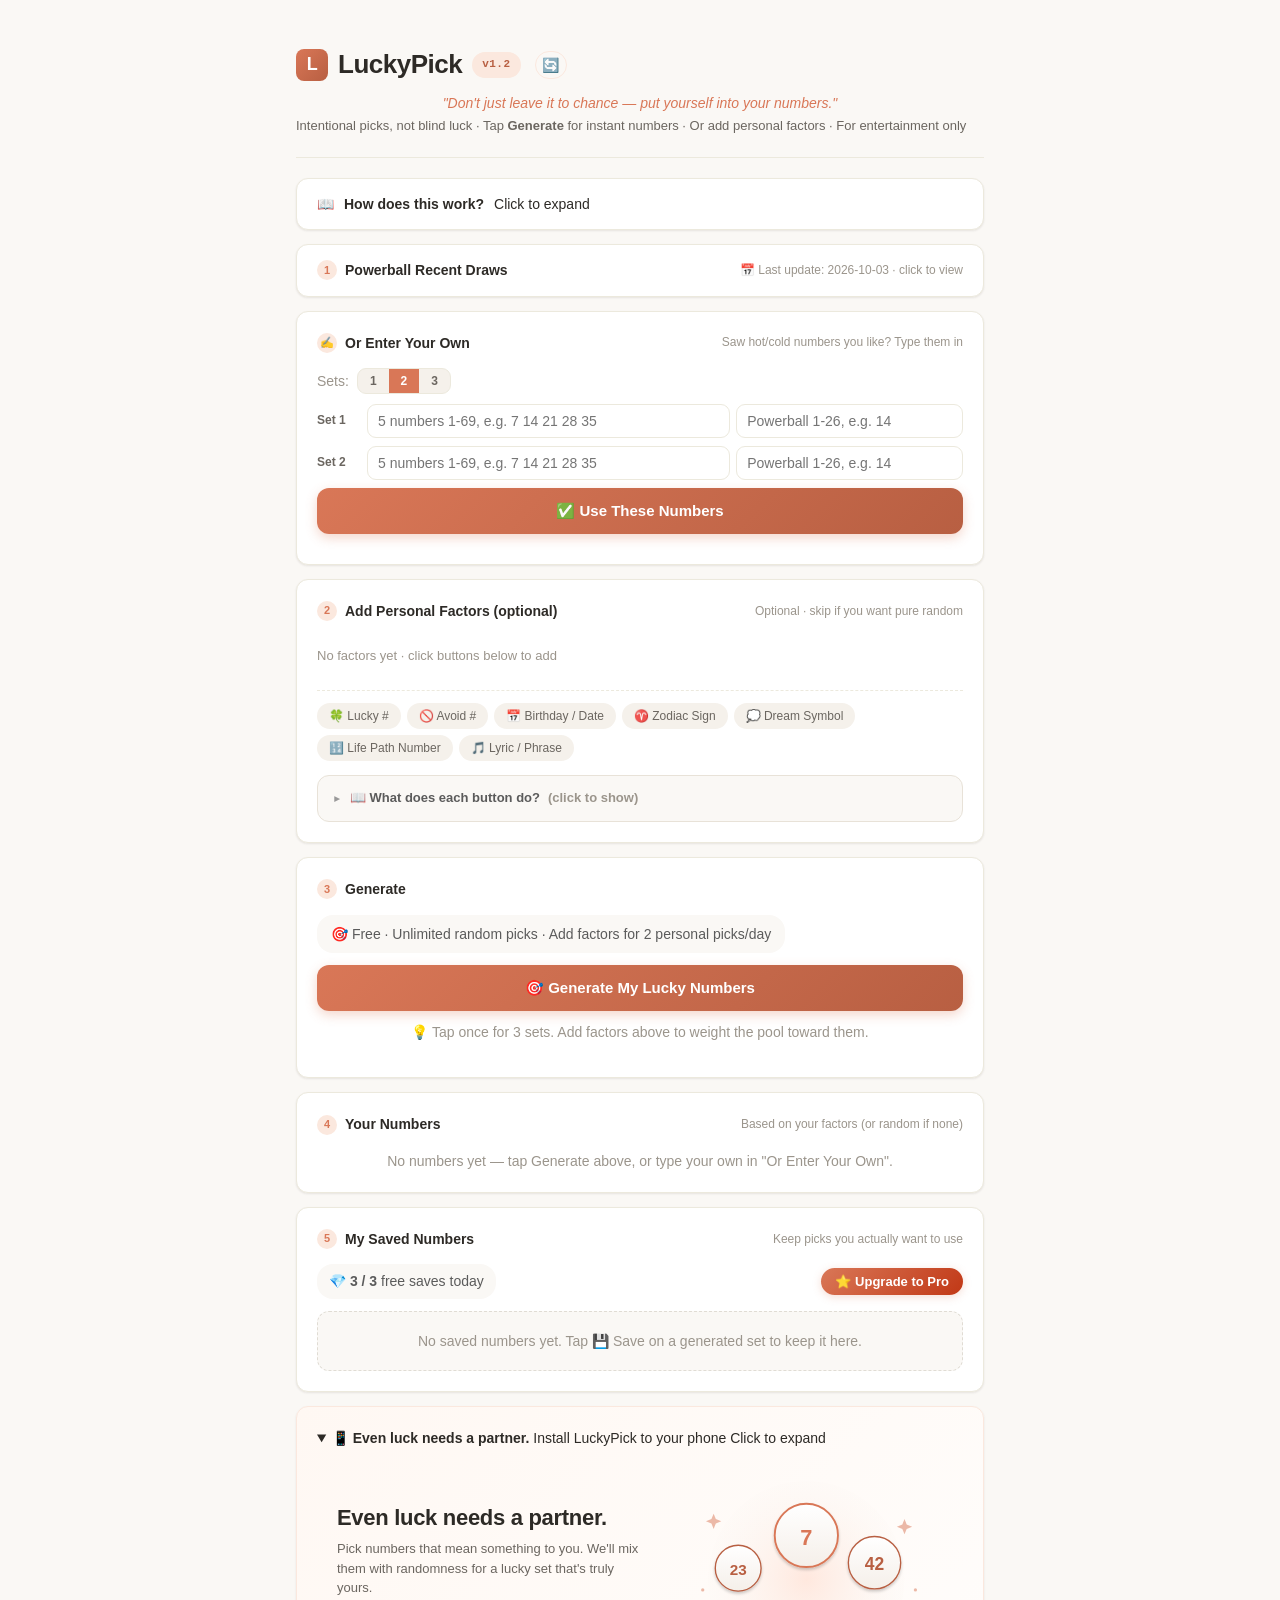
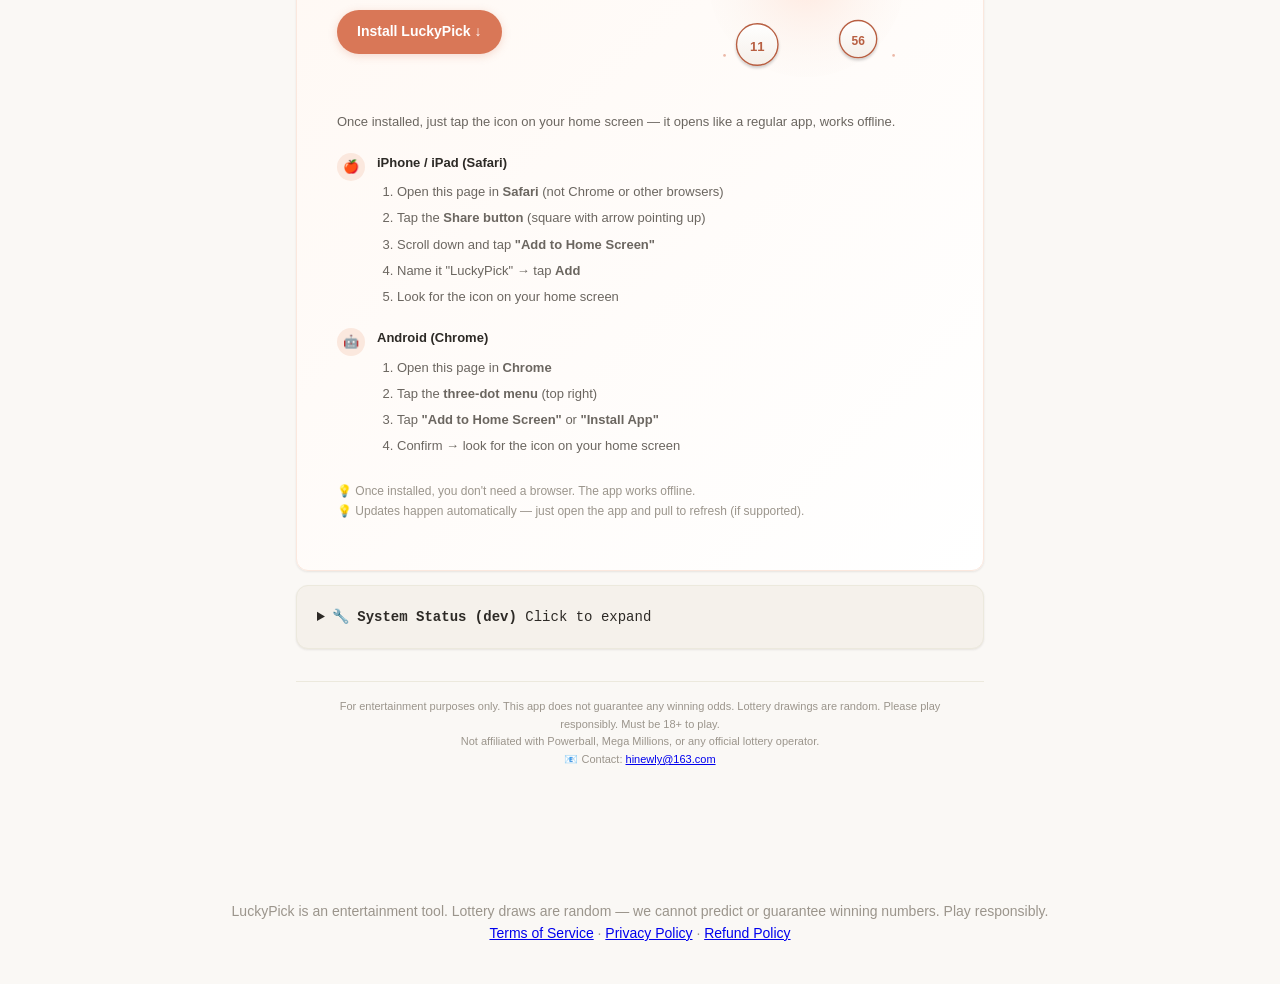
==== public/index.html @ 60f3a604 "chore: remove PayPal tip section & references (address Paddle category review), SW v56" ====
<!DOCTYPE html>
<html lang="en">
<head>
  <meta charset="UTF-8" />
  <meta name="viewport" content="width=device-width, initial-scale=1.0, viewport-fit=cover" />
  <meta name="theme-color" content="#D97757" />
  <meta name="description" content="Generate intentional lucky numbers for Powerball and Mega Millions. Add personal factors like birthdays and zodiac, view number frequency stats, or enter your own picks. Free, fast, and fun — for entertainment only." />
  <meta name="keywords" content="lucky number picker, Powerball number generator, Mega Millions numbers, lottery number picker, lucky numbers, number frequency" />
  <link rel="canonical" href="https://lucky.daobox.app/" />

  <!-- Open Graph -->
  <meta property="og:type" content="website" />
  <meta property="og:site_name" content="LuckyPick" />
  <meta property="og:url" content="https://lucky.daobox.app/" />
  <meta property="og:title" content="LuckyPick – Intentional Lucky Number Picker" />
  <meta property="og:description" content="Don't just leave it to chance. Generate Powerball & Mega Millions picks with personal factors, frequency stats, and your own numbers." />
  <meta property="og:image" content="https://lucky.daobox.app/icons/icon-512.png" />

  <!-- Twitter -->
  <meta name="twitter:card" content="summary" />
  <meta name="twitter:title" content="LuckyPick – Intentional Lucky Number Picker" />
  <meta name="twitter:description" content="Don't just leave it to chance. Generate Powerball & Mega Millions picks with personal factors and frequency stats." />
  <meta name="twitter:image" content="https://lucky.daobox.app/icons/icon-512.png" />

  <!-- PWA -->
  <link rel="manifest" href="manifest.json" />
  <link rel="icon" type="image/svg+xml" href="icons/icon.svg" />
  <link rel="apple-touch-icon" href="icons/icon-192.png" />
  <meta name="apple-mobile-web-app-capable" content="yes" />
  <meta name="apple-mobile-web-app-status-bar-style" content="default" />
  <meta name="apple-mobile-web-app-title" content="LuckyPick" />

  <title>LuckyPick – Lucky Number Picker for Powerball & Mega Millions</title>
  <link rel="stylesheet" href="css/styles.css" />
</head>
<body>

<div class="app">

  <!-- ========== Header ========== -->
  <header class="hero">
    <h1>
      <span class="logo">L</span>
      <span>LuckyPick</span>
      <span class="version-badge" id="app-version" title="Product version">v1.0</span>
      <button class="refresh-app-btn" id="refresh-app-btn" type="button"
              title="Refresh app · clears cache and reloads (use after data updates)">🔄</button>
    </h1>
    <p class="tagline-intent">"Don't just leave it to chance — put yourself into your numbers."</p>
    <p class="tagline">Intentional picks, not blind luck · Tap <b>Generate</b> for instant numbers · Or add personal factors · For entertainment only</p>
  </header>

  <!-- ========== 使用说明（明显位置） ========== -->
  <details class="card guide-card">
    <summary>
      <span class="num">📖</span>
      <span><b>How does this work?</b></span>
      <span class="hint">Click to expand</span>
    </summary>
    <div class="guide-content">
      <p>This is a <b>lucky number picker</b> for Powerball &amp; Mega Millions. You can use it in two ways:</p>

      <div class="step">
        <div class="step-num">1</div>
        <div class="step-body">
          <b>Just tap Generate</b><br />
          <span class="muted">No setup needed. You get random numbers in one tap — same odds as a Quick Pick at the store.</span>
        </div>
      </div>

      <div class="step">
        <div class="step-num">2</div>
        <div class="step-body">
          <b>Or add personal factors first</b><br />
          <span class="muted">Click the buttons below (zodiac, dream, birthday, lucky numbers…). We weight the random pool around your inputs.</span>
        </div>
      </div>

      <div class="step">
        <div class="step-num">3</div>
        <div class="step-body">
          <b>Take the numbers to a retailer</b><br />
          <span class="muted">Buy a ticket, watch the draw, hope for the best. The odds don't change — but it feels more yours.</span>
        </div>
      </div>

      <p class="muted small">
        🎲 No tracking · no signup · no ads · works offline<br />
        ⚠️ For entertainment only. Odds are the same as any random pick.
      </p>
    </div>
  </details>

  <!-- ========== Recent Draws (上移到顶部，可折叠，Tabs 嵌在顶部) ========== -->
  <details class="card recent-card">
    <summary>
      <span class="num">1</span>
      <span><b id="recent-title">Recent Draws</b></span>
      <span class="hint">📅 <span id="last-update">Loading…</span> · click to view</span>
    </summary>
    <div class="recent-content">
      <!-- 4 个彩票切换 tab（嵌在 Recent Draws 框内顶部） -->
      <div class="tabs recent-tabs">
        <button class="tab active" data-game="powerball"><span class="flag">🇺🇸</span> Powerball</button>
        <button class="tab" data-game="megamillions"><span class="flag">🇺🇸</span> Mega Millions</button>
        <button class="tab tab-disabled" data-game="euromillions" aria-disabled="true"><span class="flag">🇪🇺</span> EuroMillions <span class="soon-pill">soon</span></button>
        <button class="tab tab-disabled" data-game="uklotto" aria-disabled="true"><span class="flag">🇬🇧</span> UK Lotto <span class="soon-pill">soon</span></button>
      </div>
      <div id="freq"></div>

      <!-- Frequency Stats -->
      <div class="freq-stats" id="freq-stats">
        <div class="freq-head">
          <b>📊 Frequency Stats</b>
          <div class="seg" id="freq-lookback">
            <button data-lb="20">20 draws</button>
            <button data-lb="50" class="active">50 draws</button>
          </div>
        </div>
        <div id="freq-grid"></div>
        <p class="muted small" style="margin-top:8px;">
          <span class="hot">hot</span> = appears way more than average ·
          <span class="cold">cold</span> = way less · last <b id="freq-lb">50</b> draws.
          <b>Intentional picks, not blind luck.</b>
        </p>
      </div>
    </div>
  </details>

  <!-- ========== Manual Pick ========== -->
  <section class="card" id="manual-card">
    <h2>
      <span class="num">✍️</span>
      <span>Or Enter Your Own</span>
      <span class="hint">Saw hot/cold numbers you like? Type them in</span>
    </h2>
    <div class="manual-count-row">
      <span class="muted small">Sets:</span>
      <div class="seg" id="manual-count">
        <button data-n="1">1</button>
        <button data-n="2" class="active">2</button>
        <button data-n="3">3</button>
      </div>
    </div>
    <div id="manual-inputs"></div>
    <div class="manual-actions">
      <button class="btn-primary" id="btn-use-manual">✅ Use These Numbers</button>
      <span class="muted small" id="manual-msg"></span>
    </div>
  </section>

  <section class="card">
    <h2>
      <span class="num">2</span>
      <span>Add Personal Factors (optional)</span>
      <span class="hint">Optional · skip if you want pure random</span>
    </h2>
    <div id="factor-list" class="factor-list"></div>
    <div class="factor-add">
      <button class="add-btn" data-add-factor="lucky">🍀 Lucky #</button>
      <button class="add-btn" data-add-factor="avoid">🚫 Avoid #</button>
      <button class="add-btn" data-add-factor="date">📅 Birthday / Date</button>
      <button class="add-btn" data-add-factor="zodiac">♈ Zodiac Sign</button>
      <button class="add-btn" data-add-factor="dream">💭 Dream Symbol</button>
      <button class="add-btn" data-add-factor="lifepath">🔢 Life Path Number</button>
      <button class="add-btn" data-add-factor="lyrics">🎵 Lyric / Phrase</button>
    </div>

    <!-- 内联输入区（替代弹窗） -->
    <div id="factor-inline" style="display:none;"></div>

    <!-- 每个按钮的说明，可点击展开 / 收起 -->
    <details class="factor-help">
      <summary>📖 What does each button do? <span class="muted small">(click to show)</span></summary>
      <div class="factor-help-content">
        <dl class="factor-help-list">
          <dt>🍀 Lucky #</dt>
          <dd>Type <b>digits only</b> (0-9), max 9 digits. Tap the button again to add more.</dd>
          <dt>🚫 Avoid #</dt>
          <dd>Same as Lucky #, but numbers you want excluded. Digits only, max 9 digits.</dd>
          <dt>📅 Birthday / Date</dt>
          <dd>A specific date (your birthday, anniversary). Its digits get pulled into the mix.</dd>
          <dt>♈ Zodiac Sign</dt>
          <dd>Pick your Western zodiac sign. Adds that sign\'s traditional lucky numbers.</dd>
          <dt>💭 Dream Symbol</dt>
          <dd>Type one or more dream keywords (e.g. <i>water cat bird</i>), max 256 characters. Each keyword has its own number set.</dd>
          <dt>🔢 Life Path Number</dt>
          <dd>Enter your birthday. Calculates your numerology Life Path number, then mixes it in.</dd>
          <dt>🎵 Lyric / Phrase</dt>
          <dd>Type any lyric, sentence, or thought (max 256 characters). Generates a fresh set of numbers each Generate.</dd>
        </dl>
        <p class="muted small">💡 Tap Generate below to roll a new set. All your factors combine.</p>

        <!-- ===== 设计思路（底部 callout） ===== -->
        <div class="factor-design-note">
            <h4 class="factor-design-title">💡 Why these 7 factors?</h4>

            <p class="factor-design-lead">7 options. Pick what feels right today.</p>

            <dl class="factor-design-list">
              <dt><b>Mix freely</b></dt>
              <dd>Add any combination of factors. No &quot;right&quot; number to pick — 1 is fine, all 7 is fine. Each one nudges the random pool.</dd>

              <dt><b>Swap anytime</b></dt>
              <dd>Don&apos;t feel like birthday today? Remove it. Add a Dream instead. Switch tomorrow. Nothing is locked in.</dd>

              <dt><b>Free-text works too</b></dt>
              <dd>Lyric / Phrase lets you type anything — a lyric, a thought, a sentence — and it gets hashed into a fresh number set on every Generate.</dd>

              <dt><b>Saved locally, always private</b></dt>
              <dd>Everything you add lives in your browser&apos;s localStorage on this device only. No signup, no server, no tracking. Close it — your factors are still here next time.</dd>
            </dl>

            <p class="factor-design-foot muted">Pick what feels yours. The randomness fills the rest.</p>
          </div>
      </div>
    </details>
  </section>

  <!-- ========== Generate ========== -->
  <section class="card">
    <h2>
      <span class="num">3</span>
      <span>Generate</span>
    </h2>
    <div class="gen-counter" id="gen-counter">🎯 5 / 5 free Generations today</div>
    <button class="btn-primary" id="btn-generate">
      🎯 Generate My Lucky Numbers
    </button>
    <p class="muted small center" style="margin-top: 10px;">
      💡 Tap once for 3 sets. Add factors above to weight the pool toward them.
    </p>
  </section>

  <!-- ========== Results ========== -->
  <section class="card" id="results-card">
    <h2>
      <span class="num">4</span>
      <span>Your Numbers</span>
      <span class="hint">Based on your factors (or random if none)</span>
    </h2>
    <div id="results"></div>
  </section>

  <!-- ========== Saved Library (移到下面，编号 5) ========== -->
  <section class="card">
    <h2>
      <span class="num">5</span>
      <span>My Saved Numbers</span>
      <span class="hint">Keep picks you actually want to use</span>
    </h2>
    <div class="save-toolbar">
      <span class="save-counter" id="save-counter">💎 3 / 3 free saves today</span>
      <button class="upgrade-btn" id="upgrade-btn" type="button">⭐ Upgrade to Pro</button>
    </div>
    <div id="saved-list"></div>
  </section>

  <!-- ========== 📱 PWA Install Guide ========== -->
  <details class="card install-card" id="install-guide" open>
    <summary>
      <span class="num">📱</span>
      <span><b>Even luck needs a partner.</b> Install LuckyPick to your phone</span>
      <span class="hint">Click to expand</span>
    </summary>
    <div class="guide-content">
      <!-- Hero: brand message + illustration -->
      <div class="install-hero">
        <div class="install-hero-text">
          <h3 class="install-hero-title">Even luck needs a partner.</h3>
          <p class="install-hero-sub">Pick numbers that mean something to you. We&apos;ll mix them with randomness for a lucky set that&apos;s truly yours.</p>
          <a href="#install-steps-anchor" class="install-hero-cta">Install LuckyPick ↓</a>
        </div>
        <div class="install-hero-image" aria-hidden="true">
          <!-- SVG: Floating lottery balls with sparkles (hand-drawn, on-brand) -->
          <svg viewBox="0 0 500 400" xmlns="http://www.w3.org/2000/svg">
            <defs>
              <radialGradient id="ih-bg" cx="50%" cy="50%" r="60%">
                <stop offset="0%" stop-color="#FFE8DE"/>
                <stop offset="100%" stop-color="#FAF8F5" stop-opacity="0"/>
              </radialGradient>
              <linearGradient id="ih-ball" x1="0%" y1="0%" x2="0%" y2="100%">
                <stop offset="0%" stop-color="#FFFFFF"/>
                <stop offset="100%" stop-color="#F5EFE9"/>
              </linearGradient>
              <filter id="ih-shadow" x="-50%" y="-50%" width="200%" height="200%">
                <feGaussianBlur in="SourceAlpha" stdDeviation="3"/>
                <feOffset dx="0" dy="3" result="offsetblur"/>
                <feComponentTransfer><feFuncA type="linear" slope="0.2"/></feComponentTransfer>
                <feMerge><feMergeNode/><feMergeNode in="SourceGraphic"/></feMerge>
              </filter>
            </defs>
            <!-- Soft glow background -->
            <circle cx="250" cy="200" r="180" fill="url(#ih-bg)"/>
            <!-- Sparkles -->
            <g fill="#D97757" opacity="0.5">
              <path d="M 80 80 L 84 90 L 94 94 L 84 98 L 80 108 L 76 98 L 66 94 L 76 90 Z"/>
              <path d="M 430 90 L 434 100 L 444 104 L 434 108 L 430 118 L 426 108 L 416 104 L 426 100 Z"/>
              <circle cx="60" cy="220" r="3"/>
              <circle cx="450" cy="220" r="3"/>
              <circle cx="100" cy="340" r="2.5"/>
              <circle cx="410" cy="340" r="2.5"/>
              <path d="M 240 60 L 243 67 L 250 70 L 243 73 L 240 80 L 237 73 L 230 70 L 237 67 Z" opacity="0.7"/>
            </g>
            <!-- Highlighted big ball (selected) -->
            <g filter="url(#ih-shadow)">
              <circle cx="250" cy="120" r="58" fill="url(#ih-ball)" stroke="#D97757" stroke-width="3.5"/>
            </g>
            <text x="250" y="138" text-anchor="middle" font-family="-apple-system, BlinkMacSystemFont, sans-serif" font-size="40" font-weight="700" fill="#D97757">7</text>
            <!-- Other balls -->
            <g filter="url(#ih-shadow)">
              <circle cx="125" cy="180" r="42" fill="url(#ih-ball)" stroke="#B85F42" stroke-width="2.5"/>
            </g>
            <text x="125" y="192" text-anchor="middle" font-family="-apple-system, BlinkMacSystemFont, sans-serif" font-size="28" font-weight="700" fill="#B85F42">23</text>
            <g filter="url(#ih-shadow)">
              <circle cx="375" cy="170" r="48" fill="url(#ih-ball)" stroke="#B85F42" stroke-width="2.5"/>
            </g>
            <text x="375" y="184" text-anchor="middle" font-family="-apple-system, BlinkMacSystemFont, sans-serif" font-size="32" font-weight="700" fill="#B85F42">42</text>
            <g filter="url(#ih-shadow)">
              <circle cx="160" cy="320" r="38" fill="url(#ih-ball)" stroke="#B85F42" stroke-width="2.5"/>
            </g>
            <text x="160" y="332" text-anchor="middle" font-family="-apple-system, BlinkMacSystemFont, sans-serif" font-size="24" font-weight="700" fill="#B85F42">11</text>
            <g filter="url(#ih-shadow)">
              <circle cx="345" cy="310" r="34" fill="url(#ih-ball)" stroke="#B85F42" stroke-width="2.5"/>
            </g>
            <text x="345" y="320" text-anchor="middle" font-family="-apple-system, BlinkMacSystemFont, sans-serif" font-size="22" font-weight="700" fill="#B85F42">56</text>
          </svg>
        </div>
      </div>

      <p id="install-steps-anchor" class="install-intro">Once installed, just tap the icon on your home screen — it opens like a regular app, works offline.</p>

      <div class="step">
        <div class="step-num">🍎</div>
        <div class="step-body">
          <b>iPhone / iPad (Safari)</b>
          <ol class="install-steps">
            <li>Open this page in <b>Safari</b> (not Chrome or other browsers)</li>
            <li>Tap the <b>Share button</b> (square with arrow pointing up)</li>
            <li>Scroll down and tap <b>"Add to Home Screen"</b></li>
            <li>Name it "LuckyPick" → tap <b>Add</b></li>
            <li>Look for the icon on your home screen</li>
          </ol>
        </div>
      </div>

      <div class="step">
        <div class="step-num">🤖</div>
        <div class="step-body">
          <b>Android (Chrome)</b>
          <ol class="install-steps">
            <li>Open this page in <b>Chrome</b></li>
            <li>Tap the <b>three-dot menu</b> (top right)</li>
            <li>Tap <b>"Add to Home Screen"</b> or <b>"Install App"</b></li>
            <li>Confirm → look for the icon on your home screen</li>
          </ol>
        </div>
      </div>

      <p class="muted small">
        💡 Once installed, you don't need a browser. The app works offline.<br />
        💡 Updates happen automatically — just open the app and pull to refresh (if supported).
      </p>
    </div>
  </details>

  <!-- ========== Debug Info (Dev) ========== -->
  <details class="card debug-card" id="debug-info">
    <summary>
      <span class="num">🔧</span>
      <span><b>System Status (dev)</b></span>
      <span class="hint">Click to expand</span>
    </summary>
    <div class="debug-content" id="debug-content">
      <div>Loading…</div>
    </div>
  </details>

  <!-- ========== Disclaimer ========== -->
  <p class="disclaimer">
    For entertainment purposes only. This app does not guarantee any winning odds.
    Lottery drawings are random. Please play responsibly. Must be 18+ to play.<br />
    Not affiliated with Powerball, Mega Millions, or any official lottery operator.<br />
    <span class="contact-line">📧 Contact: <span id="contact-email"></span></span>
  </p>

</div>

<!-- ========== Modal ========== -->
<div class="modal-mask" id="modal-mask">
  <div class="modal" id="modal"></div>
</div>

<!-- ========== Scripts ========== -->
<script src="data/powerball.js"></script>
<script src="data/megamillions.js"></script>
<script src="data/euromillions.js"></script>
<script src="data/uklotto.js"></script>
<script src="js/engine.js"></script>
<script src="js/app.js"></script>

<!-- 合规免责声明（娱乐工具，不保证中奖） -->
<footer class="muted small" style="text-align:center; padding: 24px 16px 40px;">
  LuckyPick is an entertainment tool. Lottery draws are random — we cannot predict or guarantee winning numbers. Play responsibly.<br /><a href="/terms">Terms of Service</a> · <a href="/privacy">Privacy Policy</a> · <a href="/refunds">Refund Policy</a>
</footer>

<script>
  // Build contact email via JS to avoid Cloudflare email obfuscation mangling mailto links
  (function () {
    var u = 'hinewly', d = '163.com';
    var el = document.getElementById('contact-email');
    if (el) el.innerHTML = '<a href="mailto:' + u + '@' + d + '">' + u + '@' + d + '</a>';
  })();
</script>
<!-- Service Worker (Production only, skipped on localhost) -->
<script>
  const isLocalDev = location.hostname === 'localhost'
                  || location.hostname === '127.0.0.1'
                  || location.protocol === 'file:';
  if (!isLocalDev && 'serviceWorker' in navigator) {
    window.addEventListener('load', () => {
      navigator.serviceWorker.register('service-worker.js')
        .then(reg => console.log('[LuckyPick] SW registered:', reg.scope))
        .catch(err => console.warn('[LuckyPick] SW failed:', err));
    });
  }
</script>

</body>
</html>
---- public/css/styles.css ----
/**
 * styles.css - LuckyPick 样式（柔和中性风格）
 *
 * 设计原则：
 *   - 暖色基调（赤陶/橙珊瑚），不用冷色不用黑白灰
 *   - 柔和圆角 + 浅阴影，避免生硬
 *   - 宽松间距，呼吸感
 *   - 移动优先（手机友好）
 *   - 不要玄学感太重（避免"算命"刻板印象）
 */

:root {
  /* 颜色 */
  --bg:           #FAF8F5;   /* 暖白底 */
  --bg-deep:      #F5F1EB;
  --card:         #FFFFFF;
  --text:         #2D2A26;   /* 深棕灰，比纯黑柔和 */
  --text-soft:    #6B6660;
  --muted:        #9B958C;
  --line:         #ECE9DD;

  /* 主色（赤陶色系） */
  --accent:       #D97757;
  --accent-soft:  #FBE8DE;
  --accent-deep:  #B85F42;

  /* 球色 */
  --ball-front:   #E8F0FF;
  --ball-front-c: #185FA5;
  --ball-back:    #FBE8DE;
  --ball-back-c:  #B85F42;
  --ball-qxc:     #F0EBE3;
  --ball-qxc-c:   #2D2A26;

  /* 状态色 */
  --success:      #5A8A6E;
  --success-soft: #E8F0E8;
  --warn:         #C8845F;

  /* 形状 */
  --radius-sm: 8px;
  --radius:    12px;
  --radius-lg: 16px;

  /* 阴影 */
  --shadow-sm: 0 1px 3px rgba(45, 42, 38, 0.04), 0 1px 2px rgba(45, 42, 38, 0.06);
  --shadow:    0 4px 12px rgba(45, 42, 38, 0.06), 0 2px 4px rgba(45, 42, 38, 0.04);
  --shadow-lg: 0 10px 24px rgba(45, 42, 38, 0.08);

  /* 字体 */
  --font: -apple-system, BlinkMacSystemFont, "SF Pro Text", "PingFang SC",
          "Microsoft YaHei", "Hiragino Sans GB", sans-serif;
}

* { box-sizing: border-box; }

html, body {
  margin: 0;
  padding: 0;
  background: var(--bg);
  color: var(--text);
  font-family: var(--font);
  font-size: 14px;
  line-height: 1.6;
  -webkit-font-smoothing: antialiased;
  -moz-osx-font-smoothing: grayscale;
}

/* ========== 布局 ========== */
.app {
  max-width: 720px;
  margin: 0 auto;
  padding: 20px 16px 80px;
}

header.hero {
  padding: 24px 0 20px;
  margin-bottom: 20px;
  border-bottom: 1px solid var(--line);
}

header.hero h1 {
  font-size: 26px;
  font-weight: 600;
  margin: 0 0 6px;
  letter-spacing: -0.5px;
  display: flex;
  align-items: center;
  gap: 10px;
}

header.hero h1 .logo {
  width: 32px;
  height: 32px;
  border-radius: 8px;
  background: linear-gradient(135deg, var(--accent), var(--accent-deep));
  display: inline-flex;
  align-items: center;
  justify-content: center;
  color: white;
  font-weight: 700;
  font-size: 18px;
}

header.hero .tagline-intent {
  color: var(--accent);
  font-size: 14px;
  font-weight: 500;
  font-style: italic;
  margin: 4px 0 2px;
  text-align: center;
}

header.hero .tagline {
  color: var(--text-soft);
  font-size: 13px;
  margin: 0;
}

/* 版本号徽章（右上角小 pill） */
header.hero h1 .version-badge {
  font-size: 11px;
  font-weight: 600;
  color: var(--accent-deep);
  background: var(--accent-soft);
  padding: 4px 10px;
  border-radius: 100px;
  letter-spacing: 0.5px;
  cursor: help;
  user-select: none;
  font-family: -apple-system, BlinkMacSystemFont, ui-monospace, "SF Mono", Menlo, Consolas, monospace;
}

/* 刷新整个 app 按钮（header 顶部，挨着版本号） */
header.hero h1 .refresh-app-btn {
  background: transparent;
  border: 1px solid var(--accent-soft);
  color: var(--accent);
  border-radius: 100px;
  width: 32px;
  height: 28px;
  font-size: 14px;
  cursor: pointer;
  display: inline-flex;
  align-items: center;
  justify-content: center;
  padding: 0;
  margin-left: 4px;
  transition: all 0.2s ease;
}
header.hero h1 .refresh-app-btn:hover {
  background: var(--accent-soft);
  border-color: var(--accent);
}
header.hero h1 .refresh-app-btn:active {
  transform: scale(0.92);
}
header.hero h1 .refresh-app-btn:disabled {
  opacity: 0.6;
  cursor: wait;
}

/* ========== Tabs ========== */
.tabs {
  display: flex;
  gap: 6px;
  margin-bottom: 20px;
  padding: 4px;
  background: var(--bg-deep);
  border-radius: var(--radius);
}

/* Tabs inside Recent Draws card: tighter spacing */
.recent-content .tabs {
  margin-bottom: 14px;
  margin-top: 0;
}

.tab {
  flex: 1;
  padding: 10px 14px;
  border: 0;
  background: transparent;
  border-radius: var(--radius-sm);
  cursor: pointer;
  font-size: 14px;
  font-weight: 500;
  color: var(--text-soft);
  font-family: inherit;
  transition: all 0.2s ease;
}

.tab.active {
  background: var(--card);
  color: var(--accent);
  font-weight: 600;
  box-shadow: var(--shadow-sm);
}

.tab:hover:not(.active) {
  color: var(--text);
}

/* Disabled / "coming soon" tab (EU + UK while fetcher unavailable) */
.tab.tab-disabled {
  opacity: 0.55;
  cursor: not-allowed;
  background: transparent;
  box-shadow: none;
}
.tab.tab-disabled:hover {
  color: var(--text-soft);
  background: transparent;
  box-shadow: none;
}
.tab.tab-disabled.active {
  /* shouldn't happen, but just in case */
  background: var(--bg-deep);
  color: var(--text-soft);
  font-weight: 500;
}
.tab .soon-pill {
  display: inline-block;
  font-size: 9px;
  font-weight: 600;
  letter-spacing: 0.4px;
  text-transform: uppercase;
  background: var(--accent-soft);
  color: var(--accent-deep);
  padding: 2px 6px;
  border-radius: 100px;
  margin-left: 6px;
  vertical-align: middle;
}

/* ========== 卡片 ========== */
.card {
  background: var(--card);
  border-radius: var(--radius);
  padding: 20px;
  margin-bottom: 14px;
  box-shadow: var(--shadow-sm);
  border: 1px solid var(--line);
}

.card h2 {
  font-size: 14px;
  font-weight: 600;
  margin: 0 0 14px;
  color: var(--text);
  display: flex;
  align-items: center;
  gap: 8px;
}

.card h2 .num {
  width: 20px;
  height: 20px;
  border-radius: 50%;
  background: var(--accent-soft);
  color: var(--accent);
  font-size: 11px;
  font-weight: 700;
  display: inline-flex;
  align-items: center;
  justify-content: center;
}

.card h2 .hint {
  font-weight: 400;
  color: var(--muted);
  font-size: 12px;
  margin-left: auto;
}

/* ========== 因素列表 ========== */
.factor-list {
  display: flex;
  flex-wrap: wrap;
  gap: 8px;
  margin-bottom: 14px;
  min-height: 40px;
  align-items: center;
}

.factor-list:empty::before {
  content: '点击下方按钮添加你的幸运因素';
  color: var(--muted);
  font-size: 13px;
  font-style: italic;
}

.factor-chip {
  display: inline-flex;
  align-items: center;
  gap: 6px;
  padding: 6px 12px;
  background: var(--accent-soft);
  color: var(--accent-deep);
  border-radius: 100px;
  font-size: 13px;
  font-weight: 500;
  animation: chipIn 0.3s ease;
}

.factor-chip.avoid {
  background: var(--bg-deep);
  color: var(--text-soft);
}

.factor-chip .icon {
  font-size: 14px;
}

.factor-chip .remove {
  background: transparent;
  border: 0;
  color: inherit;
  cursor: pointer;
  padding: 0;
  width: 16px;
  height: 16px;
  border-radius: 50%;
  display: inline-flex;
  align-items: center;
  justify-content: center;
  font-size: 14px;
  opacity: 0.6;
  margin-left: 2px;
}

.factor-chip .remove:hover {
  opacity: 1;
  background: rgba(0, 0, 0, 0.06);
}

@keyframes chipIn {
  from { opacity: 0; transform: scale(0.85); }
  to   { opacity: 1; transform: scale(1); }
}

/* ========== 添加因素按钮组 ========== */
.factor-add {
  display: flex;
  flex-wrap: wrap;
  gap: 6px;
  padding-top: 12px;
  border-top: 1px dashed var(--line);
}

.add-btn {
  padding: 6px 12px;
  background: var(--bg-deep);
  color: var(--text-soft);
  border: 0;
  border-radius: 100px;
  cursor: pointer;
  font-size: 12px;
  font-family: inherit;
  transition: all 0.15s ease;
}

.add-btn:hover {
  background: var(--accent-soft);
  color: var(--accent-deep);
}

/* ========== 号码输入 ========== */
.numbers-input {
  display: flex;
  gap: 6px;
  flex-wrap: wrap;
  align-items: center;
}

.numbers-input input {
  flex: 1;
  min-width: 140px;
  padding: 8px 12px;
  border: 1px solid var(--line);
  border-radius: var(--radius-sm);
  font-size: 13px;
  font-family: inherit;
  background: var(--bg);
  color: var(--text);
}

.numbers-input input:focus {
  outline: none;
  border-color: var(--accent);
  background: var(--card);
}

.numbers-input button {
  padding: 8px 14px;
  background: var(--accent);
  color: white;
  border: 0;
  border-radius: var(--radius-sm);
  cursor: pointer;
  font-size: 13px;
  font-weight: 500;
  font-family: inherit;
}

.numbers-input button:hover {
  background: var(--accent-deep);
}

/* ========== 弹出面板（添加因素） ========== */
.modal-mask {
  position: fixed;
  inset: 0;
  background: rgba(45, 42, 38, 0.4);
  display: none;
  align-items: center;
  justify-content: center;
  z-index: 100;
  backdrop-filter: blur(2px);
}

.modal-mask.show {
  display: flex;
}

.modal {
  background: var(--card);
  border-radius: var(--radius-lg);
  padding: 24px;
  max-width: 400px;
  width: calc(100% - 32px);
  box-shadow: var(--shadow-lg);
  animation: modalIn 0.25s ease;
}

@keyframes modalIn {
  from { opacity: 0; transform: scale(0.95) translateY(8px); }
  to   { opacity: 1; transform: scale(1) translateY(0); }
}

.modal h3 {
  margin: 0 0 16px;
  font-size: 16px;
  font-weight: 600;
}

.modal label {
  display: block;
  font-size: 12px;
  color: var(--text-soft);
  margin-bottom: 6px;
  font-weight: 500;
}

.modal input, .modal select {
  width: 100%;
  padding: 10px 12px;
  border: 1px solid var(--line);
  border-radius: var(--radius-sm);
  font-size: 14px;
  font-family: inherit;
  margin-bottom: 14px;
}

.modal input:focus, .modal select:focus {
  outline: none;
  border-color: var(--accent);
}

.modal .actions {
  display: flex;
  gap: 8px;
  justify-content: flex-end;
  margin-top: 8px;
}

.modal .actions button {
  padding: 9px 18px;
  border: 0;
  border-radius: var(--radius-sm);
  cursor: pointer;
  font-size: 14px;
  font-weight: 500;
  font-family: inherit;
}

.modal .actions .cancel {
  background: var(--bg-deep);
  color: var(--text-soft);
}

.modal .actions .ok {
  background: var(--accent);
  color: white;
}

/* ========== 权重滑块 ========== */
.weight-row {
  display: flex;
  align-items: center;
  gap: 10px;
  padding: 6px 0;
}

.weight-row label {
  flex: 0 0 90px;
  font-size: 13px;
  color: var(--text-soft);
  font-weight: 500;
}

.weight-row input[type=range] {
  flex: 1;
  -webkit-appearance: none;
  height: 4px;
  border-radius: 2px;
  background: var(--line);
  outline: none;
}

.weight-row input[type=range]::-webkit-slider-thumb {
  -webkit-appearance: none;
  width: 18px;
  height: 18px;
  border-radius: 50%;
  background: var(--accent);
  cursor: pointer;
  border: 2px solid var(--card);
  box-shadow: var(--shadow-sm);
}

.weight-row input[type=range]::-moz-range-thumb {
  width: 18px;
  height: 18px;
  border-radius: 50%;
  background: var(--accent);
  cursor: pointer;
  border: 2px solid var(--card);
  box-shadow: var(--shadow-sm);
}

.weight-row .val {
  flex: 0 0 36px;
  text-align: right;
  font-size: 13px;
  font-weight: 600;
  color: var(--accent);
}

/* ========== 大按钮 ========== */
.btn-primary {
  width: 100%;
  padding: 14px 20px;
  background: linear-gradient(135deg, var(--accent), var(--accent-deep));
  color: white;
  border: 0;
  border-radius: var(--radius);
  cursor: pointer;
  font-size: 15px;
  font-weight: 600;
  font-family: inherit;
  box-shadow: 0 4px 12px rgba(217, 119, 87, 0.3);
  transition: transform 0.1s ease;
}

.btn-primary:hover {
  transform: translateY(-1px);
  box-shadow: 0 6px 16px rgba(217, 119, 87, 0.4);
}

.btn-primary:active {
  transform: translateY(0);
}

/* ========== 号码展示 ========== */
.balls {
  display: flex;
  gap: 8px;
  flex-wrap: wrap;
  align-items: center;
}

.ball {
  width: 38px;
  height: 38px;
  border-radius: 50%;
  display: inline-flex;
  align-items: center;
  justify-content: center;
  font-size: 15px;
  font-weight: 700;
  font-variant-numeric: tabular-nums;
  background: var(--ball-qxc);
  color: var(--ball-qxc-c);
  transition: transform 0.3s ease;
}

.ball.front {
  background: var(--ball-front);
  color: var(--ball-front-c);
}

.ball.back {
  background: var(--ball-back);
  color: var(--ball-back-c);
}

.ball.divider {
  background: transparent;
  color: var(--muted);
  width: auto;
  font-size: 14px;
  font-weight: 400;
}

/* ========== 生成结果卡片 ========== */
.result-card {
  background: linear-gradient(135deg, var(--bg-deep) 0%, var(--card) 100%);
  border: 1px solid var(--line);
  border-radius: var(--radius);
  padding: 18px;
  margin-bottom: 12px;
  position: relative;
}

.result-card .scheme-tag {
  position: absolute;
  top: 14px;
  right: 14px;
  font-size: 11px;
  padding: 3px 10px;
  background: var(--accent-soft);
  color: var(--accent-deep);
  border-radius: 100px;
  font-weight: 500;
}

.result-card .meta {
  font-size: 12px;
  color: var(--muted);
  margin-bottom: 8px;
}

/* ========== 历史频率展示 ========== */
.freq-grid {
  display: grid;
  grid-template-columns: repeat(auto-fill, minmax(140px, 1fr));
  gap: 10px;
}

.freq-cell {
  border: 1px solid var(--line);
  border-radius: var(--radius-sm);
  padding: 10px 12px;
  background: var(--bg);
}

.freq-cell .label {
  font-size: 11px;
  color: var(--muted);
  margin-bottom: 6px;
}

.freq-cell .nums {
  font-size: 12px;
  font-weight: 600;
  color: var(--accent-deep);
  font-variant-numeric: tabular-nums;
}

.freq-cell.cold .nums {
  color: var(--text-soft);
}


/* ========== Recent Draws 可折叠卡片 ========== */
.recent-card {
  padding: 0;
  overflow: hidden;
}

.recent-card summary {
  list-style: none;
  cursor: pointer;
  padding: 14px 20px;
  display: flex;
  align-items: center;
  gap: 8px;
  font-size: 14px;
  font-weight: 600;
  color: var(--text);
  user-select: none;
}

.recent-card summary::-webkit-details-marker {
  display: none;
}

.recent-card[open] summary {
  border-bottom: 1px solid var(--line);
  background: var(--bg-deep);
}

.recent-card summary .num {
  width: 20px;
  height: 20px;
  border-radius: 50%;
  background: var(--accent-soft);
  color: var(--accent);
  font-size: 11px;
  font-weight: 700;
  display: inline-flex;
  align-items: center;
  justify-content: center;
}

.recent-card summary .hint {
  font-weight: 400;
  color: var(--muted);
  font-size: 12px;
  margin-left: auto;
}

.recent-content {
  padding: 16px 20px;
}

/* ========== Install hero ========== */
.install-hero {
  display: flex;
  align-items: center;
  gap: 24px;
  margin-bottom: 20px;
  padding: 4px 0 4px 0;
}

.install-hero-text {
  flex: 1 1 50%;
  min-width: 0;
}

.install-hero-title {
  font-size: 22px;
  font-weight: 700;
  color: var(--text);
  margin: 0 0 8px;
  line-height: 1.25;
  letter-spacing: -0.3px;
}

.install-hero-sub {
  font-size: 13px;
  color: var(--text-soft);
  margin: 0 0 16px;
  line-height: 1.5;
}

.install-hero-cta {
  display: inline-block;
  background: var(--accent);
  color: white;
  padding: 10px 20px;
  border-radius: 100px;
  text-decoration: none;
  font-size: 14px;
  font-weight: 600;
  transition: all 0.2s ease;
  box-shadow: 0 2px 8px rgba(217, 119, 87, 0.25);
}

.install-hero-cta:hover {
  background: var(--accent-deep);
  transform: translateY(-1px);
  box-shadow: 0 4px 12px rgba(217, 119, 87, 0.35);
}

.install-hero-image {
  flex: 0 0 45%;
  max-width: 360px;
}

.install-hero-image svg {
  width: 100%;
  height: auto;
  display: block;
}

.install-intro {
  margin: 16px 0 16px;
  color: var(--text-soft);
  font-size: 13px;
  line-height: 1.6;
}

/* Mobile: stack vertically */
@media (max-width: 600px) {
  .install-hero {
    flex-direction: column-reverse;
    gap: 16px;
  }
  .install-hero-text {
    flex: 1 1 100%;
    text-align: center;
  }
  .install-hero-image {
    flex: 0 0 auto;
    max-width: 280px;
    margin: 0 auto;
  }
  .install-hero-title {
    font-size: 20px;
  }
}

/* Demo data 标记（橙色更显眼） */
.recent-content .meta-note.demo-source {
  color: var(--accent-deep);
  background: var(--accent-soft);
  padding: 6px 10px;
  border-radius: var(--radius-sm);
  margin-top: 8px;
}

/* ========== 使用指引 / PWA 卡片 ========== */
.guide-card, .pwa-card {
  padding: 0;
  overflow: hidden;
}

.guide-card summary, .pwa-card summary {
  list-style: none;
  cursor: pointer;
  padding: 14px 20px;
  display: flex;
  align-items: center;
  gap: 10px;
  font-size: 14px;
  color: var(--text);
  user-select: none;
}

.guide-card summary::-webkit-details-marker,
.pwa-card summary::-webkit-details-marker {
  display: none;
}

.guide-card[open] summary, .pwa-card[open] summary {
  border-bottom: 1px solid var(--line);
  background: var(--bg-deep);
}

.guide-content {
  padding: 16px 20px;
  font-size: 13px;
  color: var(--text-soft);
  line-height: 1.7;
}

.guide-content p {
  margin: 0 0 12px;
}

.guide-content .small {
  font-size: 12px;
  margin-top: 12px;
}

.step {
  display: flex;
  gap: 12px;
  padding: 8px 0;
  align-items: flex-start;
}

.step-num {
  flex: 0 0 28px;
  height: 28px;
  border-radius: 50%;
  background: var(--accent-soft);
  color: var(--accent-deep);
  font-weight: 700;
  font-size: 13px;
  display: inline-flex;
  align-items: center;
  justify-content: center;
}

.step-body {
  flex: 1;
  font-size: 13px;
  color: var(--text);
  line-height: 1.6;
}

/* ========== 免责声明 ========== */
.disclaimer {
  font-size: 11px;
  color: var(--muted);
  text-align: center;
  margin-top: 32px;
  padding: 16px;
  border-top: 1px solid var(--line);
  line-height: 1.6;
}

/* ========== 转盘 ========== */
.wheel-container {
  display: flex;
  flex-direction: column;
  align-items: center;
  padding: 30px 0;
}

.wheel {
  width: 240px;
  height: 240px;
  position: relative;
  margin-bottom: 20px;
}

.wheel-canvas {
  width: 100%;
  height: 100%;
  border-radius: 50%;
  box-shadow: var(--shadow-lg);
  transition: transform 4s cubic-bezier(0.17, 0.67, 0.21, 0.99);
}

.wheel-pointer {
  position: absolute;
  top: -8px;
  left: 50%;
  transform: translateX(-50%);
  width: 0;
  height: 0;
  border-left: 12px solid transparent;
  border-right: 12px solid transparent;
  border-top: 20px solid var(--accent-deep);
  z-index: 2;
}

/* ========== 响应式 ========== */
@media (max-width: 480px) {
  .app { padding: 16px 12px 60px; }
  .card { padding: 16px; }
  header.hero h1 { font-size: 22px; }
  .ball { width: 32px; height: 32px; font-size: 13px; }
  .freq-grid { grid-template-columns: 1fr 1fr; }
}

/* ========== 动画 ========== */
@keyframes fadeIn {
  from { opacity: 0; transform: translateY(4px); }
  to   { opacity: 1; transform: translateY(0); }
}

.fade-in { animation: fadeIn 0.3s ease; }


/* ========== 清缓存按钮 ========== */
.cache-btn {
  margin-left: auto;
  padding: 4px 10px;
  background: var(--bg-deep);
  color: var(--text-soft);
  border: 0;
  border-radius: 100px;
  cursor: pointer;
  font-size: 11px;
  font-family: inherit;
}

.cache-btn:hover {
  background: var(--accent-soft);
  color: var(--accent-deep);
}


/* ========== 历史冷热 - 最近开奖 ========== */
.recent-title {
  font-size: 13px;
  font-weight: 600;
  color: var(--text-soft);
  margin: 16px 0 10px;
  text-transform: uppercase;
  letter-spacing: 0.5px;
}

.recent-list {
  display: flex;
  flex-direction: column;
  gap: 6px;
}

.recent-item {
  display: flex;
  align-items: center;
  gap: 12px;
  padding: 8px 12px;
  background: var(--bg);
  border-radius: var(--radius-sm);
  font-size: 13px;
  border: 1px solid var(--line);
}

.recent-issue {
  flex: 0 0 96px;
  font-weight: 600;
  color: var(--accent-deep);
  font-variant-numeric: tabular-nums;
  white-space: nowrap;
}

.recent-date {
  flex: 0 0 90px;
  font-size: 12px;
}

.recent-balls {
  flex: 1;
  display: flex;
  gap: 4px;
  flex-wrap: wrap;
  justify-content: flex-end;
  align-items: center;
}

.mini-ball {
  display: inline-flex;
  align-items: center;
  justify-content: center;
  width: 26px;
  height: 26px;
  border-radius: 50%;
  font-size: 11px;
  font-weight: 600;
  font-variant-numeric: tabular-nums;
}

.mini-ball.front {
  background: var(--ball-front);
  color: var(--ball-front-c);
}

.mini-ball.back {
  background: var(--ball-back);
  color: var(--ball-back-c);
}

.mini-ball.qxc {
  background: var(--ball-qxc);
  color: var(--ball-qxc-c);
}

.mini-ball.divider {
  background: transparent;
  color: var(--muted);
  width: auto;
  font-size: 12px;
}


/* ========== 调试区块 ========== */
.debug-card {
  background: var(--bg-deep);
  font-family: ui-monospace, "SF Mono", "Menlo", "Consolas", monospace;
}

.debug-content {
  padding: 12px 16px;
  font-size: 12px;
  line-height: 1.6;
  color: var(--text-soft);
}

.debug-content .row {
  padding: 2px 0;
  display: flex;
  gap: 8px;
}

.debug-content .key {
  color: var(--muted);
  flex: 0 0 120px;
}

.debug-content .val {
  color: var(--text);
  font-weight: 600;
}

.debug-content .val.ok { color: var(--success); }
.debug-content .val.bad { color: var(--accent-deep); }



/* ========== 使用说明 / 安装步骤 ========== */
.install-card {
  background: linear-gradient(135deg, #FFF8F3 0%, #FFFFFF 100%);
  border-color: #FBE8DE;
}
.install-steps {
  margin: 8px 0 0;
  padding-left: 20px;
  font-size: 13px;
  line-height: 1.7;
  color: var(--text-soft);
}
.install-steps li {
  margin-bottom: 4px;
}



/* ========== Update Toast ========== */
.update-toast {
  position: fixed;
  bottom: 20px;
  left: 50%;
  transform: translateX(-50%) translateY(100px);
  background: var(--text);
  color: white;
  padding: 12px 20px;
  border-radius: 100px;
  display: flex;
  align-items: center;
  gap: 10px;
  font-size: 14px;
  font-weight: 500;
  box-shadow: var(--shadow-lg);
  transition: transform 0.3s ease;
  z-index: 1000;
}
.update-toast.show {
  transform: translateX(-50%) translateY(0);
}
.update-toast button {
  padding: 4px 12px;
  background: var(--accent);
  color: white;
  border: 0;
  border-radius: 100px;
  cursor: pointer;
  font-size: 13px;
  font-family: inherit;
  font-weight: 600;
}

/* ========== Update Bar ========== */
.update-bar {
  display: flex;
  align-items: center;
  justify-content: space-between;
  gap: 10px;
  padding: 8px 12px;
  background: var(--bg);
  border-radius: var(--radius-sm);
  margin-bottom: 10px;
  font-size: 12px;
  color: var(--text-soft);
}
.update-info {
  flex: 1;
}
.refresh-btn {
  padding: 6px 12px;
  background: var(--card);
  color: var(--accent);
  border: 1px solid var(--accent-soft);
  border-radius: 100px;
  cursor: pointer;
  font-size: 12px;
  font-family: inherit;
  font-weight: 500;
  white-space: nowrap;
}
.refresh-btn:hover {
  background: var(--accent-soft);
}
.refresh-btn:active {
  transform: scale(0.96);
}

/* ========== PayPal Tip Card ========== */
.tip-card {
  background: linear-gradient(135deg, #FFF8F3 0%, #FFFFFF 100%);
  border-color: #FBE8DE;
}
.tip-actions {
  display: flex;
  align-items: center;
  gap: 12px;
  margin-top: 10px;
  flex-wrap: wrap;
}
.paypal-btn {
  display: inline-flex;
  align-items: center;
  gap: 8px;
  padding: 10px 18px;
  background: #0070BA;
  color: white;
  border-radius: 8px;
  text-decoration: none;
  font-weight: 600;
  font-size: 14px;
  transition: background 0.15s ease;
}
.paypal-btn:hover {
  background: #003087;
  color: white;
}

/* ========== English-style Balls ========== */
.ball.main {
  background: #E8F0FF;
  color: #185FA5;
}
.ball.extra {
  background: #FFE8E0;
  color: #C13816;
}

/* ========== 工具类 ========== */
.row { display: flex; gap: 8px; align-items: center; flex-wrap: wrap; }
.row.between { justify-content: space-between; }
.spacer { flex: 1; }
.hidden { display: none !important; }
.muted { color: var(--muted); }
.center { text-align: center; }

.result-actions {
  display: flex;
  gap: 8px;
  margin-top: 10px;
  justify-content: center;
  flex-wrap: wrap;
}
.action-btn {
  padding: 6px 14px;
  font-size: 13px;
  background: #fff;
  color: #D97757;
  border: 1.5px solid #D97757;
  border-radius: 18px;
  cursor: pointer;
  transition: all 0.15s ease;
  font-weight: 500;
}
.action-btn:hover {
  background: #D97757;
  color: #fff;
  transform: translateY(-1px);
}
.action-btn:active { transform: translateY(0); }

.lp-toast {
  position: fixed;
  left: 50%;
  bottom: 30px;
  transform: translateX(-50%) translateY(20px);
  background: rgba(34, 34, 34, 0.92);
  color: #fff;
  padding: 10px 20px;
  border-radius: 22px;
  font-size: 14px;
  font-weight: 500;
  opacity: 0;
  pointer-events: none;
  transition: opacity 0.2s ease, transform 0.2s ease;
  z-index: 9999;
  max-width: 90vw;
}
.lp-toast.show {
  opacity: 1;
  transform: translateX(-50%) translateY(0);
}

.modal textarea {
  width: 100%;
  padding: 10px 12px;
  font-size: 15px;
  border: 1.5px solid #E0DCD4;
  border-radius: 8px;
  font-family: inherit;
  resize: vertical;
  min-height: 70px;
  box-sizing: border-box;
}
.modal textarea:focus {
  outline: none;
  border-color: #D97757;
}

.result-toolbar {
  display: flex;
  gap: 10px;
  align-items: center;
  flex-wrap: wrap;
  justify-content: center;
  margin-bottom: 16px;
  padding: 12px 14px;
  background: #fff;
  border-radius: 14px;
  border: 1.5px dashed #E0DCD4;
}
.toolbar-btn {
  padding: 8px 16px;
  font-size: 14px;
  background: #fff;
  color: #D97757;
  border: 1.5px solid #D97757;
  border-radius: 20px;
  cursor: pointer;
  font-weight: 600;
  transition: all 0.15s ease;
}
.toolbar-btn:hover {
  background: #D97757;
  color: #fff;
  transform: translateY(-1px);
}
.toolbar-btn.primary {
  background: #D97757;
  color: #fff;
}
.toolbar-btn.primary:hover {
  background: #C13816;
  border-color: #C13816;
}
.set-count-wrap {
  display: flex;
  align-items: center;
  gap: 6px;
  margin-left: auto;
  padding-left: 10px;
  border-left: 1px solid #E0DCD4;
}
.set-count-label {
  font-size: 13px;
  color: #888;
  font-weight: 500;
}
.set-count-btn {
  padding: 4px 12px;
  font-size: 13px;
  background: #fff;
  color: #888;
  border: 1.5px solid #E0DCD4;
  border-radius: 14px;
  cursor: pointer;
  font-weight: 600;
  min-width: 36px;
}
.set-count-btn:hover {
  border-color: #D97757;
  color: #D97757;
}
.set-count-btn.active {
  background: #D97757;
  color: #fff;
  border-color: #D97757;
}

/* ========== Save Library ========== */
.save-toolbar {
  display: flex;
  align-items: center;
  justify-content: space-between;
  gap: 10px;
  margin-bottom: 12px;
  flex-wrap: wrap;
}
.save-counter {
  font-size: 14px;
  color: #5b5b5b;
  padding: 6px 12px;
  background: #FAF8F5;
  border-radius: 16px;
}
.save-counter.pro {
  background: #fff3eb;
  color: #D97757;
}
.save-counter.exhausted {
  background: #fdf0ee;
  color: #c13816;
}
.upgrade-btn {
  padding: 6px 14px;
  font-size: 13px;
  background: linear-gradient(135deg, #D97757, #C13816);
  color: #fff;
  border: none;
  border-radius: 18px;
  cursor: pointer;
  font-weight: 600;
  box-shadow: 0 2px 8px rgba(217, 119, 87, 0.25);
  transition: all 0.15s ease;
}
.upgrade-btn:hover {
  transform: translateY(-1px);
  box-shadow: 0 4px 12px rgba(217, 119, 87, 0.35);
}

.saved-card {
  background: #fff;
  border: 1.5px solid #E0DCD4;
  border-radius: 12px;
  padding: 12px 14px;
  margin-bottom: 10px;
  transition: all 0.15s ease;
}
.saved-card:hover {
  border-color: #D97757;
  box-shadow: 0 2px 8px rgba(217, 119, 87, 0.1);
}
.saved-head {
  display: flex;
  justify-content: space-between;
  align-items: center;
  margin-bottom: 8px;
  font-size: 12px;
}
.saved-date {
  color: #888;
}
.saved-factors {
  margin-top: 6px;
  font-style: italic;
}
.saved-empty {
  padding: 18px 12px;
  border: 1.5px dashed #E0DCD4;
  border-radius: 12px;
  background: #FAF8F5;
}

.action-btn.success {
  background: #E8F5E8;
  color: #2D7D32;
  border-color: #2D7D32;
  cursor: default;
}
.action-btn.danger {
  color: #c13816;
  border-color: #c13816;
}
.action-btn.danger:hover {
  background: #c13816;
  color: #fff;
}

/* Pro pricing modal */
.pro-pricing {
  display: flex;
  gap: 8px;
  margin: 12px 0;
}
.pro-tier {
  flex: 1;
  padding: 10px 8px;
  text-align: center;
  border: 1.5px solid #E0DCD4;
  border-radius: 10px;
  font-size: 13px;
}
.pro-tier.featured {
  border-color: #D97757;
  background: #fff3eb;
}
.pro-tier b {
  display: block;
  font-size: 14px;
  margin-bottom: 4px;
  color: #5b5b5b;
}
.pro-tier {
  cursor: pointer;
  font-family: inherit;
  background: #fff;
  color: inherit;
}
.pro-tier:hover {
  border-color: #D97757;
}
.license-row {
  display: flex;
  gap: 8px;
  margin: 10px 0 4px;
}
.license-row input {
  flex: 1;
  min-width: 0;
  padding: 8px 10px;
  border: 1.5px solid #E0DCD4;
  border-radius: 10px;
  font-size: 13px;
}
.license-row .ok {
  flex-shrink: 0;
}

/* ========== Factor Help Details ========== */
.factor-help {
  margin-top: 14px;
  padding: 12px 14px;
  background: #FAF8F5;
  border: 1px solid #E8E2D8;
  border-radius: 12px;
  font-size: 13px;
}
.factor-help summary {
  cursor: pointer;
  font-weight: 600;
  color: #5b5b5b;
  list-style: none;
  display: flex;
  align-items: center;
  gap: 8px;
  user-select: none;
}
.factor-help summary::-webkit-details-marker { display: none; }
.factor-help summary::before {
  content: '▼';
  font-size: 10px;
  color: #999;
  transition: transform 0.15s ease;
  display: inline-block;
}
.factor-help:not([open]) summary::before {
  transform: rotate(-90deg);
}
.factor-help-content {
  margin-top: 12px;
  padding-top: 10px;
  border-top: 1px dashed #E8E2D8;
}
.factor-help-list {
  margin: 0;
  display: grid;
  grid-template-columns: max-content 1fr;
  gap: 8px 14px;
}
.factor-help-list dt {
  font-weight: 600;
  color: #D97757;
  white-space: nowrap;
}
.factor-help-list dd {
  margin: 0;
  color: #5b5b5b;
  line-height: 1.5;
}

/* ===== 设计思路 callout（在 factor-help 卡底部） ===== */
.factor-design-note {
  margin-top: 18px;
  padding: 14px 16px;
  background: var(--accent-soft);
  border-left: 3px solid var(--accent);
  border-radius: 0 var(--radius-sm) var(--radius-sm) 0;
  color: var(--text);
  font-size: 13px;
  line-height: 1.55;
}

.factor-design-title {
  margin: 0 0 4px;
  font-size: 14px;
  font-weight: 600;
  color: var(--accent-deep);
}

.factor-design-lead {
  margin: 0 0 12px;
  font-size: 12px;
  color: var(--text-soft);
  font-style: italic;
}

.factor-design-list {
  margin: 0 0 12px;
  display: grid;
  grid-template-columns: auto 1fr;
  gap: 4px 12px;
}

.factor-design-list dt {
  font-weight: 600;
  color: var(--accent-deep);
  white-space: nowrap;
}

.factor-design-list dd {
  margin: 0;
  color: var(--text);
}

.factor-design-foot {
  margin: 0;
  padding-top: 8px;
  border-top: 1px dashed rgba(217, 119, 87, 0.3);
  font-size: 12px;
  font-style: italic;
}

@media (max-width: 480px) {
  .factor-design-list {
    grid-template-columns: 1fr;
    gap: 8px;
  }
  .factor-design-list dt {
    margin-top: 6px;
  }
  .factor-design-list dt:first-child {
    margin-top: 0;
  }
}

/* ========== Generate Counter ========== */
.gen-counter {
  font-size: 14px;
  color: #5b5b5b;
  padding: 8px 14px;
  background: #FAF8F5;
  border-radius: 16px;
  margin-bottom: 12px;
  text-align: center;
  display: inline-block;
}
.gen-counter.pro {
  background: #fff3eb;
  color: #D97757;
}
.gen-counter.dev {
  background: #f0ebff;
  color: #6b46c1;
  border: 1px dashed #6b46c1;
}
.gen-counter.exhausted {
  background: #fdf0ee;
  color: #c13816;
}

/* ========== Game Tabs (with flags) ========== */
.tab .flag {
  margin-right: 4px;
  font-size: 14px;
}

/* ========== USDT / Crypto Tip ========== */
.crypto-btn {
  display: inline-block;
  padding: 10px 16px;
  font-size: 14px;
  background: #fff;
  color: #1f8a70;
  border: 1.5px solid #1f8a70;
  border-radius: 22px;
  cursor: pointer;
  font-weight: 600;
  text-decoration: none;
  transition: all 0.15s ease;
}
.crypto-btn:hover {
  background: #1f8a70;
  color: #fff;
  transform: translateY(-1px);
}
.crypto-panel {
  margin-top: 12px;
  padding: 14px;
  background: #f0f9f5;
  border: 1px solid #1f8a70;
  border-radius: 12px;
}
.crypto-address {
  display: block;
  padding: 10px;
  margin: 8px 0;
  background: #fff;
  border: 1px dashed #1f8a70;
  border-radius: 8px;
  font-family: ui-monospace, 'SF Mono', Menlo, monospace;
  font-size: 13px;
  word-break: break-all;
  text-align: center;
  color: #1f8a70;
  cursor: pointer;
  user-select: all;
}
.copy-btn {
  padding: 6px 12px;
  background: #1f8a70;
  color: #fff;
  border: none;
  border-radius: 16px;
  font-size: 13px;
  cursor: pointer;
  font-weight: 600;
  transition: all 0.15s ease;
}
.copy-btn:hover {
  background: #176554;
}

/* PayPal 打赏二维码 */
.tip-qr {
  display: flex;
  flex-direction: column;
  align-items: center;
  margin: 12px 0 4px;
}
.tip-qr img {
  border-radius: 10px;
  border: 2px solid var(--border);
  background: #fff;
  padding: 6px;
}

/* ============================================================
   Frequency Stats（频率统计：热/温/冷）
   ============================================================ */
.freq-stats {
  margin-top: 14px;
  border-top: 1px dashed var(--line);
  padding-top: 12px;
}
.freq-head {
  display: flex;
  align-items: center;
  justify-content: space-between;
  margin-bottom: 10px;
  gap: 8px;
  flex-wrap: wrap;
}
.seg {
  display: inline-flex;
  border: 1px solid var(--line);
  border-radius: 9px;
  overflow: hidden;
  background: var(--bg-deep);
}
.seg button {
  border: none;
  background: transparent;
  padding: 5px 12px;
  font-size: 12px;
  font-weight: 600;
  color: var(--text-soft);
  cursor: pointer;
}
.seg button.active {
  background: var(--accent);
  color: #fff;
}
.freq-title {
  font-size: 12px;
  font-weight: 700;
  color: var(--text-soft);
  margin: 12px 0 6px;
}
.freq-grid {
  display: grid;
  grid-template-columns: repeat(auto-fill, minmax(50px, 1fr));
  gap: 4px;
}
.freq-cell {
  background: var(--card);
  border: 1px solid var(--line);
  border-radius: 8px;
  padding: 4px 4px 5px;
}
.freq-cell .top {
  display: flex;
  justify-content: space-between;
  font-size: 11px;
  line-height: 1.4;
}
.freq-cell .cnt { opacity: .7; font-weight: 500; }
.hot  { color: var(--accent-deep); font-weight: 700; }
.cold { color: var(--success); font-weight: 700; }
.warm { color: var(--text); font-weight: 600; }
.barbg {
  height: 4px;
  background: var(--bg-deep);
  border-radius: 2px;
  margin-top: 4px;
  overflow: hidden;
}
.barfill { height: 100%; border-radius: 2px; }
.barfill.hot  { background: var(--accent-deep); }
.barfill.warm { background: var(--warn); }
.barfill.cold { background: var(--success); }

/* ============================================================
   Manual Pick（自选号码）
   ============================================================ */
.manual-count-row {
  display: flex;
  align-items: center;
  gap: 8px;
  margin-bottom: 10px;
}
.manual-row {
  display: flex;
  gap: 6px;
  margin-bottom: 8px;
  align-items: center;
}
.manual-label {
  font-size: 12px;
  font-weight: 700;
  color: var(--text-soft);
  min-width: 44px;
  white-space: nowrap;
}
.manual-row input {
  padding: 8px 10px;
  border: 1px solid var(--line);
  border-radius: 9px;
  font-size: 14px;
  background: var(--card);
  color: var(--text);
}
.manual-row input:focus {
  outline: none;
  border-color: var(--accent);
}
.manual-main { flex: 5; min-width: 0; }
.manual-extra { flex: 3; min-width: 0; }
.manual-actions {
  display: flex;
  align-items: center;
  gap: 10px;
  flex-wrap: wrap;
  margin-top: 4px;
}
#manual-msg.error { color: var(--warn); }
#manual-msg.ok { color: var(--success); }

/* ============================================================
   Factor 内联输入（替代弹窗）
   ============================================================ */
.factor-inline-box {
  margin-top: 10px;
  padding: 10px;
  background: var(--bg-deep);
  border: 1px dashed var(--accent);
  border-radius: 10px;
  display: flex;
  flex-direction: column;
  gap: 8px;
}
.factor-inline-box input,
.factor-inline-box select,
.factor-inline-box textarea {
  width: 100%;
  padding: 9px 11px;
  border: 1px solid var(--line);
  border-radius: 9px;
  font-size: 14px;
  background: var(--card);
  color: var(--text);
  box-sizing: border-box;
}
.factor-inline-box input:focus,
.factor-inline-box select:focus,
.factor-inline-box textarea:focus {
  outline: none;
  border-color: var(--accent);
}
.factor-inline-actions {
  display: flex;
  align-items: center;
  gap: 8px;
  flex-wrap: wrap;
}
.inline-add {
  border: none;
  background: var(--accent);
  color: #fff;
  font-weight: 700;
  font-size: 13px;
  padding: 7px 18px;
  border-radius: 8px;
  cursor: pointer;
}
.inline-cancel {
  border: 1px solid var(--line);
  background: var(--card);
  color: var(--text-soft);
  font-weight: 600;
  font-size: 13px;
  padding: 7px 14px;
  border-radius: 8px;
  cursor: pointer;
}
.inline-msg { font-size: 12px; }
.inline-msg.error { color: var(--warn); }
.inline-msg.ok { color: var(--success); }
.add-btn.active {
  background: var(--accent-soft);
  color: var(--accent-deep);
  box-shadow: inset 0 0 0 1px var(--accent);
}

/* ========== 功能墙/勾选导出 ========== */
.result-card.selected {
  border-color: #D97757;
  box-shadow: 0 0 0 2px rgba(217, 119, 87, 0.2);
}
.pro-perks {
  text-align: left;
  line-height: 1.9;
  margin: 10px 0;
  padding: 10px 14px;
  background: #FAF8F5;
  border: 1px solid #E8E2D8;
  border-radius: 10px;
  font-size: 13px;
}
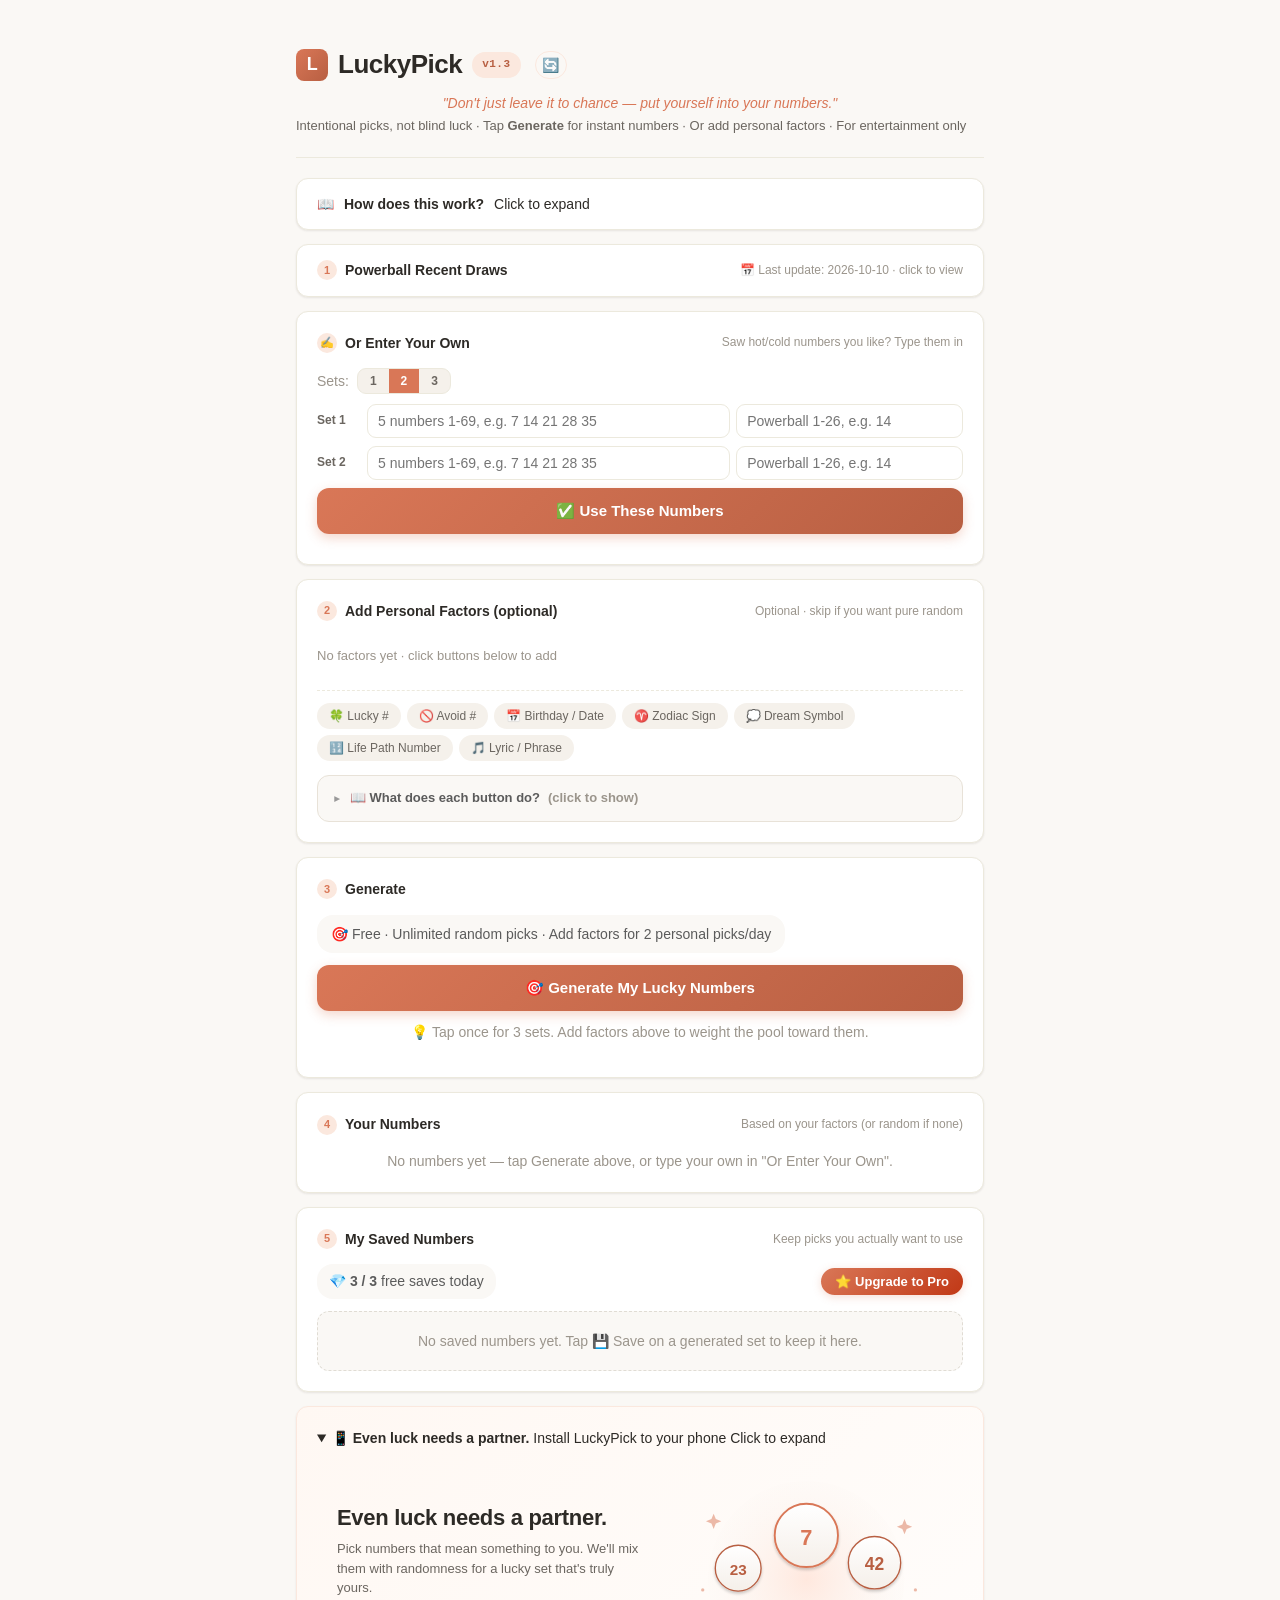
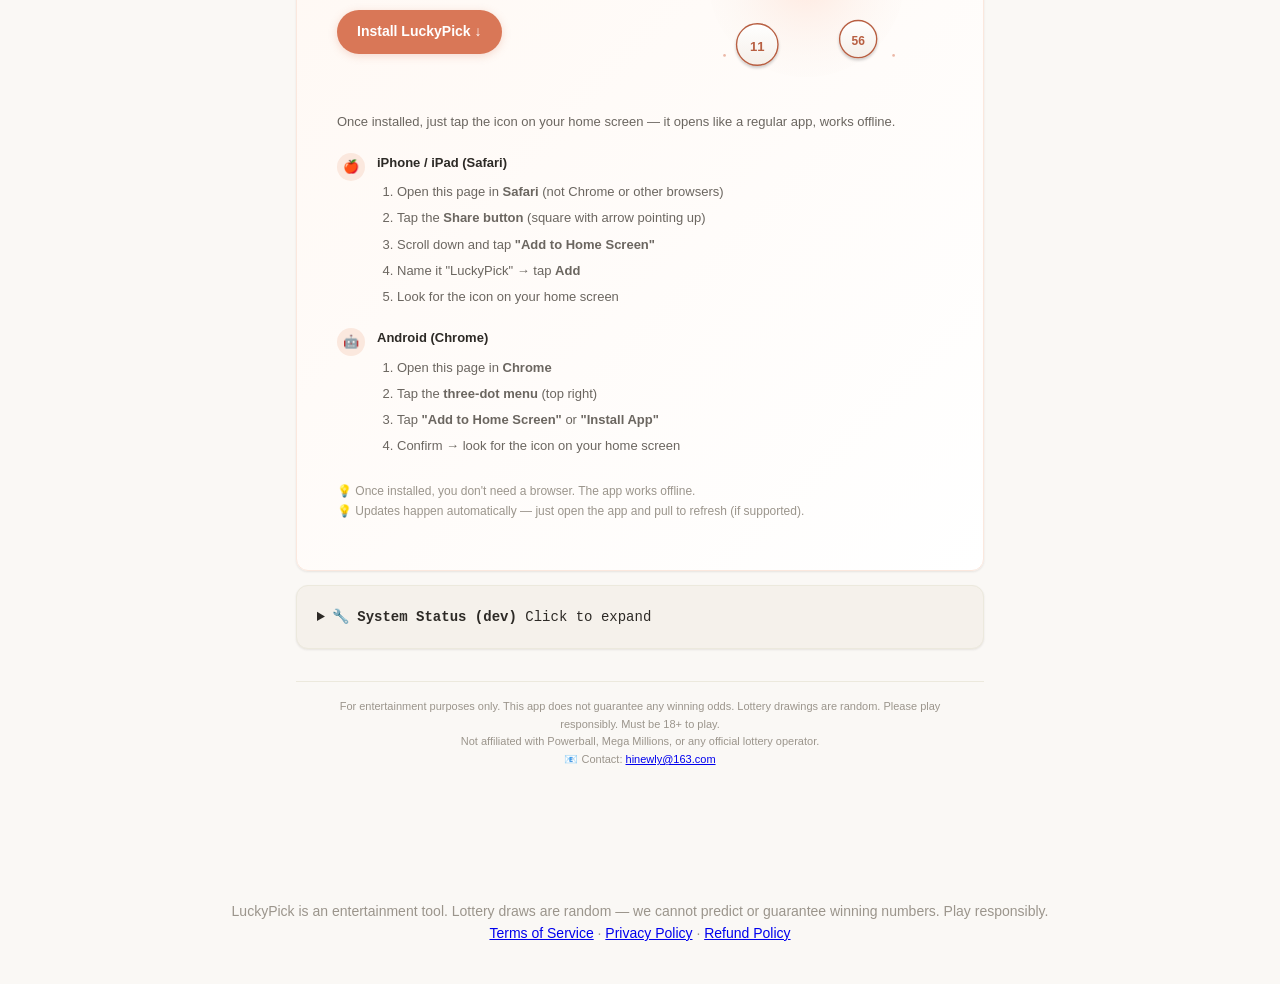
==== commit 2c5b96fc: "feat: 子域名迁移准备 draw.daobox.app——中性化 SEO 文案（title/meta/keywords/指南首句），新增 draw 路由保留 lucky 过渡，v1.3 / SW " ====
--- a/public/index.html
+++ b/public/index.html
@@ -4,23 +4,23 @@
   <meta charset="UTF-8" />
   <meta name="viewport" content="width=device-width, initial-scale=1.0, viewport-fit=cover" />
   <meta name="theme-color" content="#D97757" />
-  <meta name="description" content="Generate intentional lucky numbers for Powerball and Mega Millions. Add personal factors like birthdays and zodiac, view number frequency stats, or enter your own picks. Free, fast, and fun — for entertainment only." />
-  <meta name="keywords" content="lucky number picker, Powerball number generator, Mega Millions numbers, lottery number picker, lucky numbers, number frequency" />
-  <link rel="canonical" href="https://lucky.daobox.app/" />
+  <meta name="description" content="Generate random number sets for drawings, giveaways, game nights, and lottery-style picks. Add personal factors, view number frequency stats, or enter your own numbers. Free, fast, and fun — for entertainment only." />
+  <meta name="keywords" content="random number generator, draw generator, number picker, raffle picker, giveaway picker, number frequency" />
+  <link rel="canonical" href="https://draw.daobox.app/" />
 
   <!-- Open Graph -->
   <meta property="og:type" content="website" />
   <meta property="og:site_name" content="LuckyPick" />
-  <meta property="og:url" content="https://lucky.daobox.app/" />
-  <meta property="og:title" content="LuckyPick – Intentional Lucky Number Picker" />
-  <meta property="og:description" content="Don't just leave it to chance. Generate Powerball & Mega Millions picks with personal factors, frequency stats, and your own numbers." />
-  <meta property="og:image" content="https://lucky.daobox.app/icons/icon-512.png" />
+  <meta property="og:url" content="https://draw.daobox.app/" />
+  <meta property="og:title" content="LuckyPick – Random Number &amp; Draw Generator" />
+  <meta property="og:description" content="Generate random number sets with personal factors, frequency stats, and your own numbers. For drawings, giveaways, game nights and more." />
+  <meta property="og:image" content="https://draw.daobox.app/icons/icon-512.png" />
 
   <!-- Twitter -->
   <meta name="twitter:card" content="summary" />
-  <meta name="twitter:title" content="LuckyPick – Intentional Lucky Number Picker" />
-  <meta name="twitter:description" content="Don't just leave it to chance. Generate Powerball & Mega Millions picks with personal factors and frequency stats." />
-  <meta name="twitter:image" content="https://lucky.daobox.app/icons/icon-512.png" />
+  <meta name="twitter:title" content="LuckyPick – Random Number &amp; Draw Generator" />
+  <meta name="twitter:description" content="Generate random number sets with personal factors and frequency stats. For drawings, giveaways, game nights and more." />
+  <meta name="twitter:image" content="https://draw.daobox.app/icons/icon-512.png" />
 
   <!-- PWA -->
   <link rel="manifest" href="manifest.json" />
@@ -30,7 +30,7 @@
   <meta name="apple-mobile-web-app-status-bar-style" content="default" />
   <meta name="apple-mobile-web-app-title" content="LuckyPick" />
 
-  <title>LuckyPick – Lucky Number Picker for Powerball & Mega Millions</title>
+  <title>LuckyPick – Random Number &amp; Draw Generator</title>
   <link rel="stylesheet" href="css/styles.css" />
 </head>
 <body>
@@ -58,7 +58,7 @@
       <span class="hint">Click to expand</span>
     </summary>
     <div class="guide-content">
-      <p>This is a <b>lucky number picker</b> for Powerball &amp; Mega Millions. You can use it in two ways:</p>
+      <p>This is a <b>random number &amp; draw generator</b> — for giveaways, raffles, game nights, and lottery-style picks (Powerball &amp; Mega Millions supported). You can use it in two ways:</p>
 
       <div class="step">
         <div class="step-num">1</div>
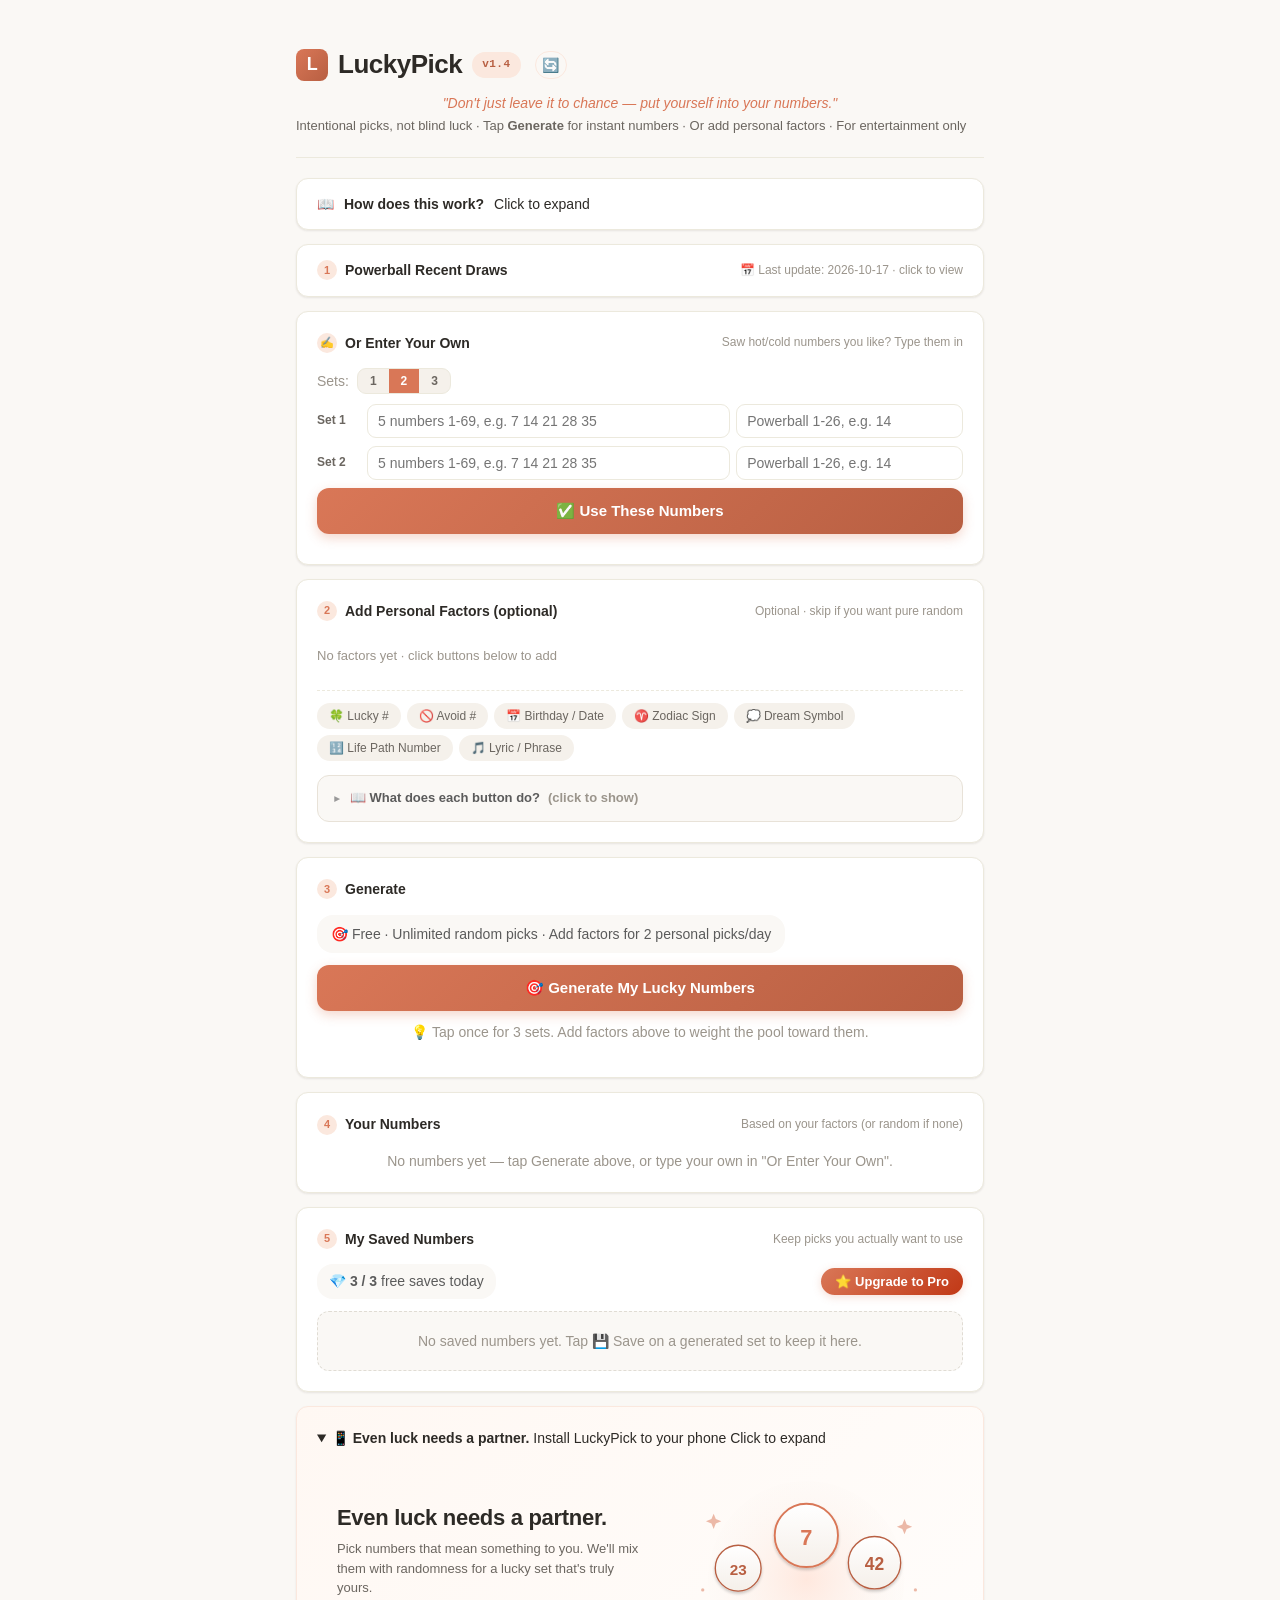
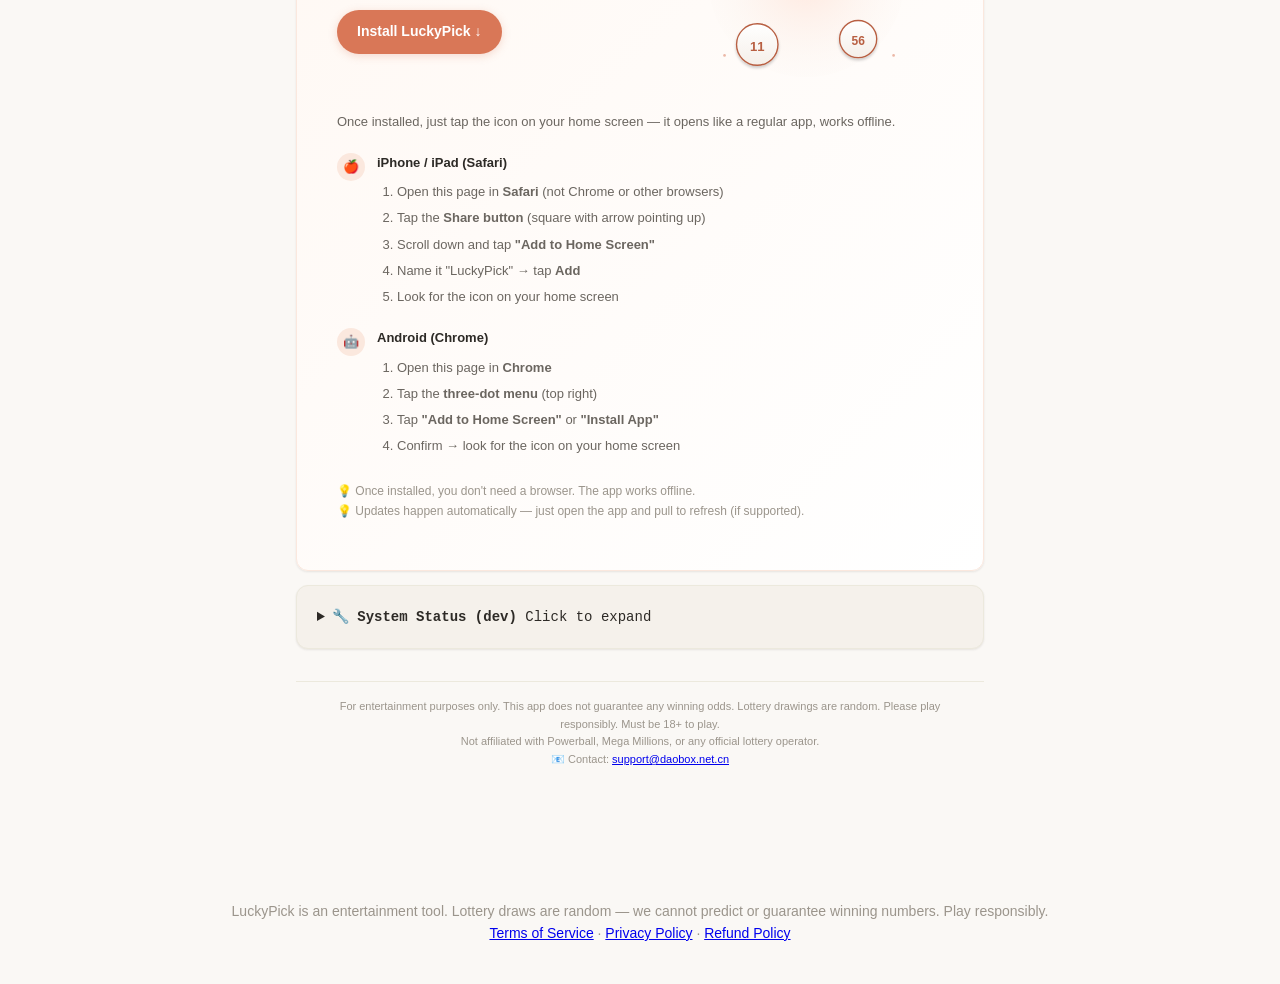
==== commit 3ab37a70: "ui: 联系邮箱改为 support@daobox.net.cn" ====
--- a/public/index.html
+++ b/public/index.html
@@ -407,7 +407,7 @@
 <script>
   // Build contact email via JS to avoid Cloudflare email obfuscation mangling mailto links
   (function () {
-    var u = 'hinewly', d = '163.com';
+    var u = 'support', d = 'daobox.net.cn';
     var el = document.getElementById('contact-email');
     if (el) el.innerHTML = '<a href="mailto:' + u + '@' + d + '">' + u + '@' + d + '</a>';
   })();
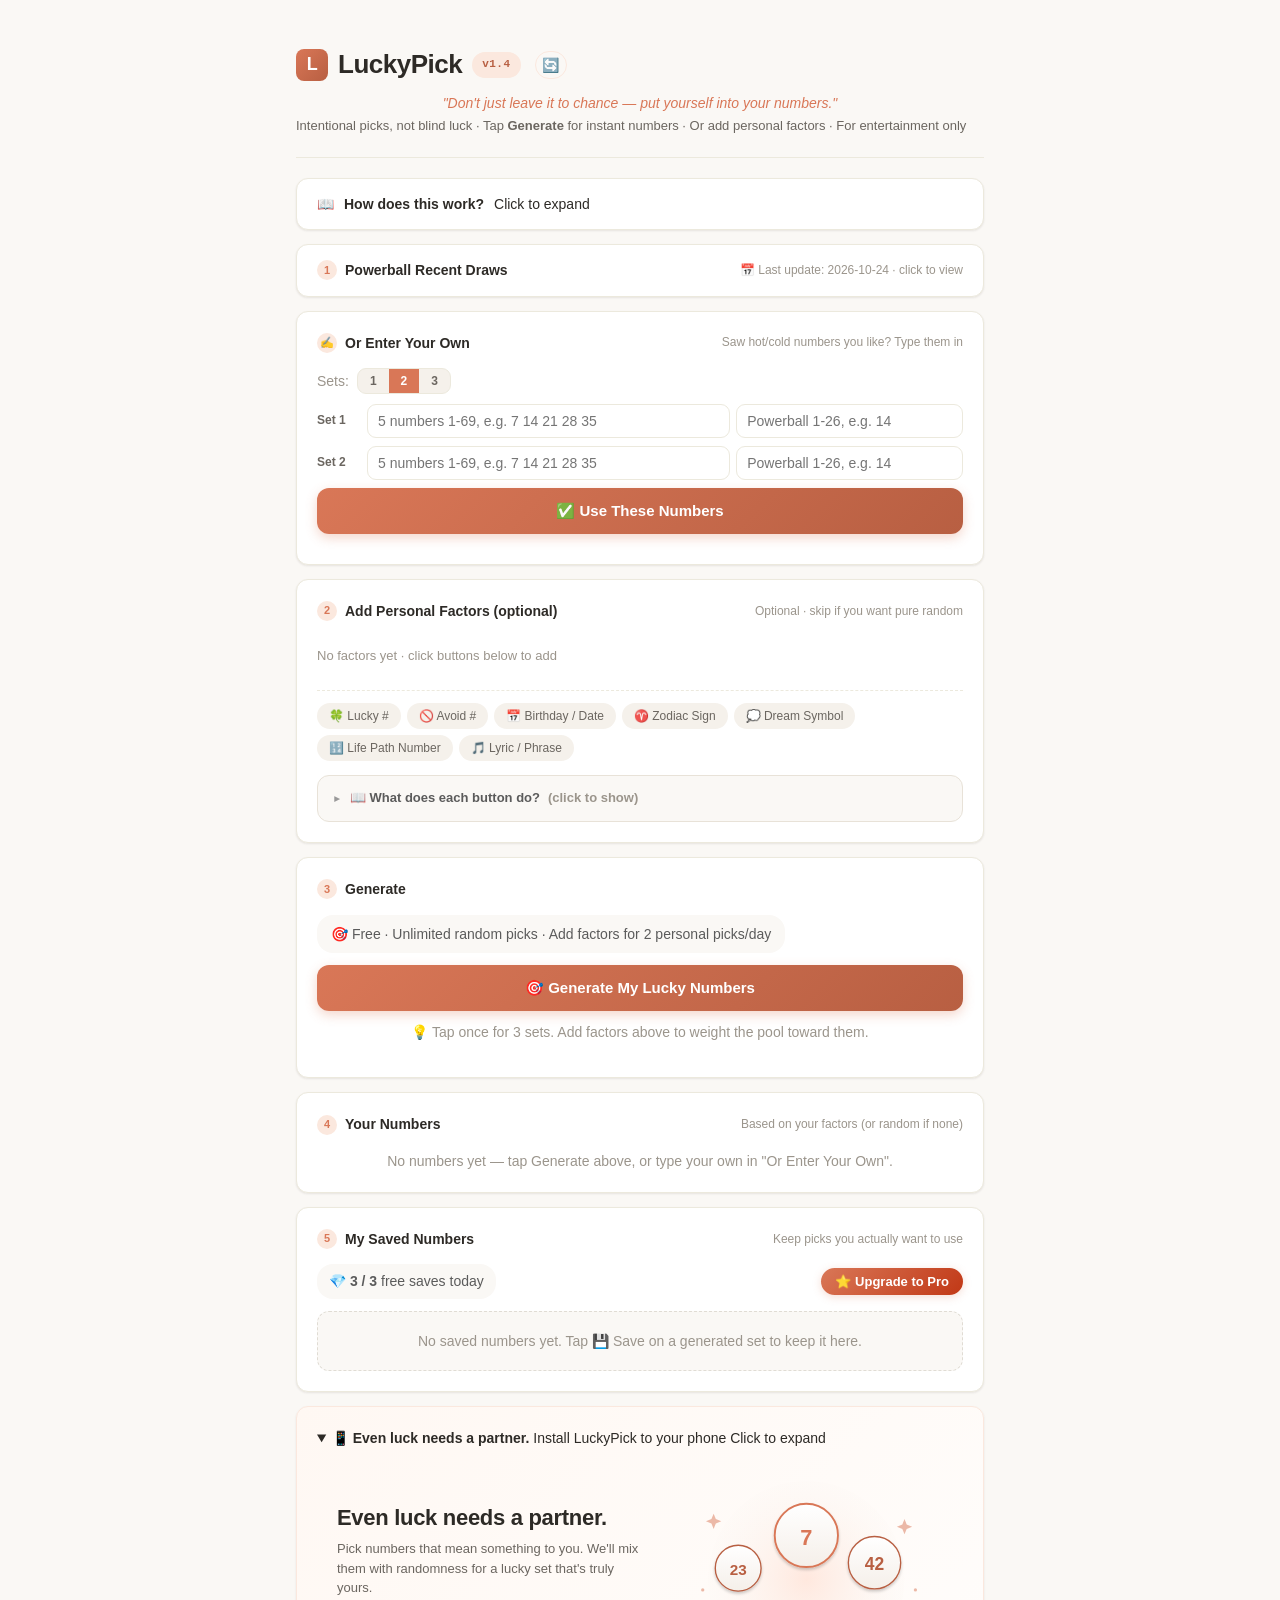
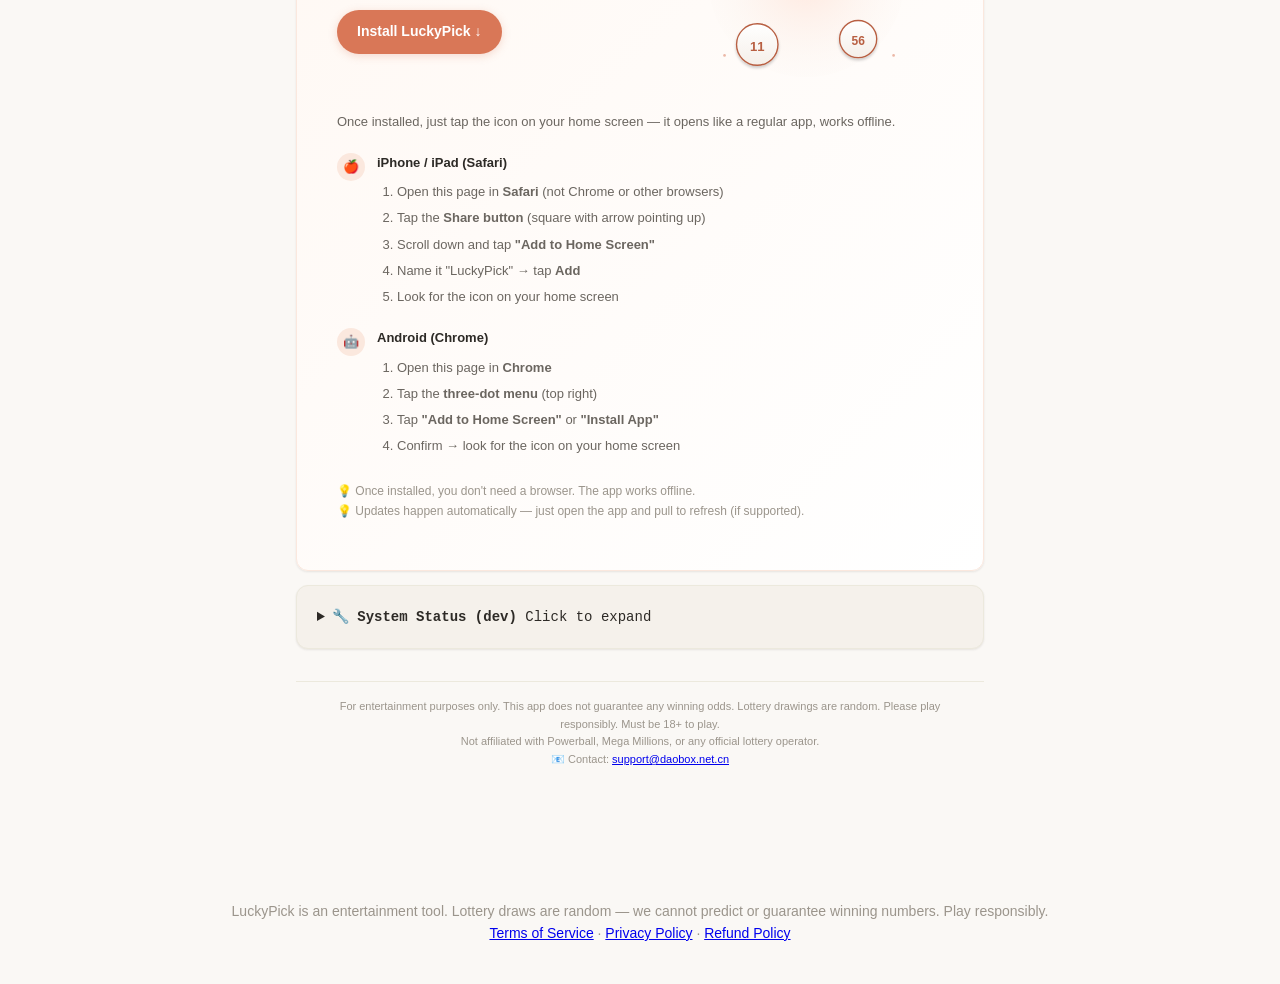
==== commit cf627dfa: "feat: 页面切回前台时触发 SW 更新检查（方案A）" ====
--- a/public/index.html
+++ b/public/index.html
@@ -424,7 +424,15 @@
         .catch(err => console.warn('[LuckyPick] SW failed:', err));
     });
   }
-</script>
+
+      // 切回前台时触发 SW 更新检查（覆盖长期不关闭的页面，方案A）
+      document.addEventListener('visibilitychange', function () {
+        if (document.visibilityState !== 'visible' || !('serviceWorker' in navigator)) return;
+        navigator.serviceWorker.getRegistration().then(function (r) {
+          if (r) r.update().catch(function () {});
+        }).catch(function () {});
+      });
+  </script>
 
 </body>
 </html>
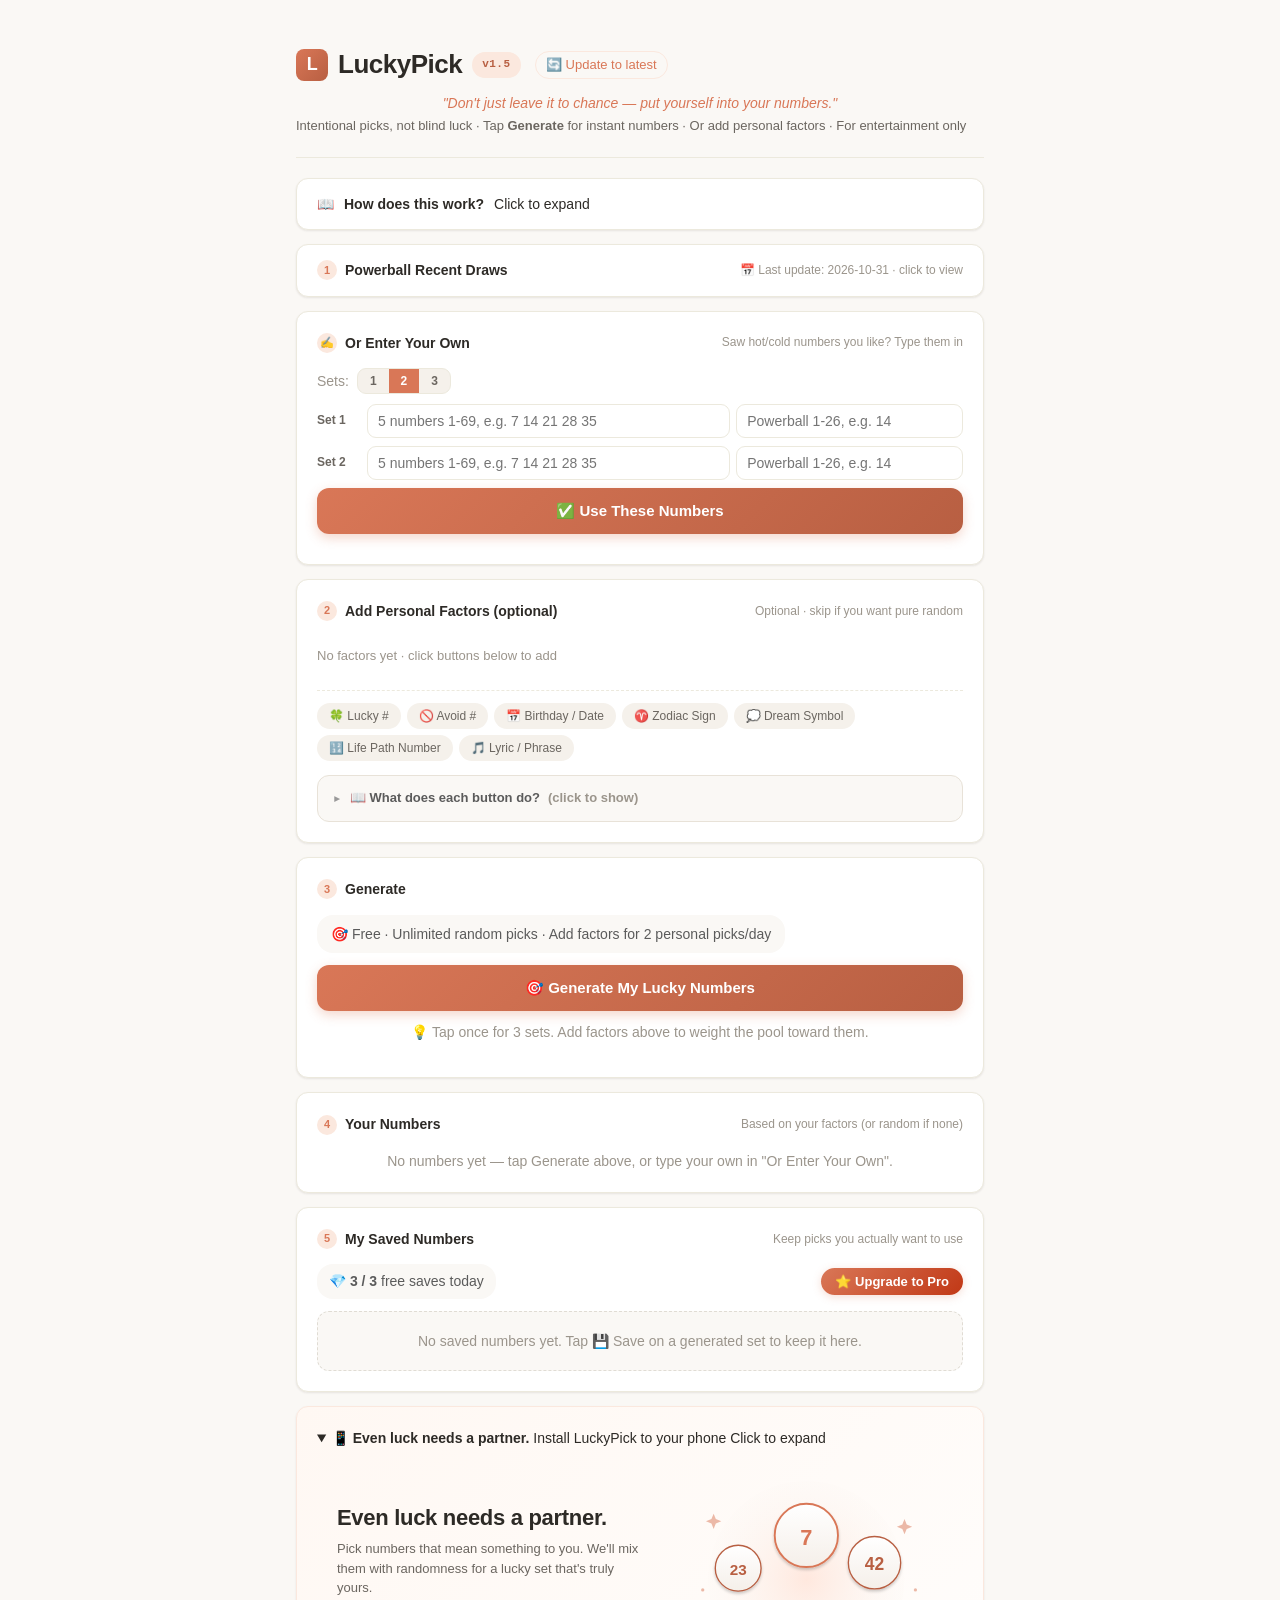
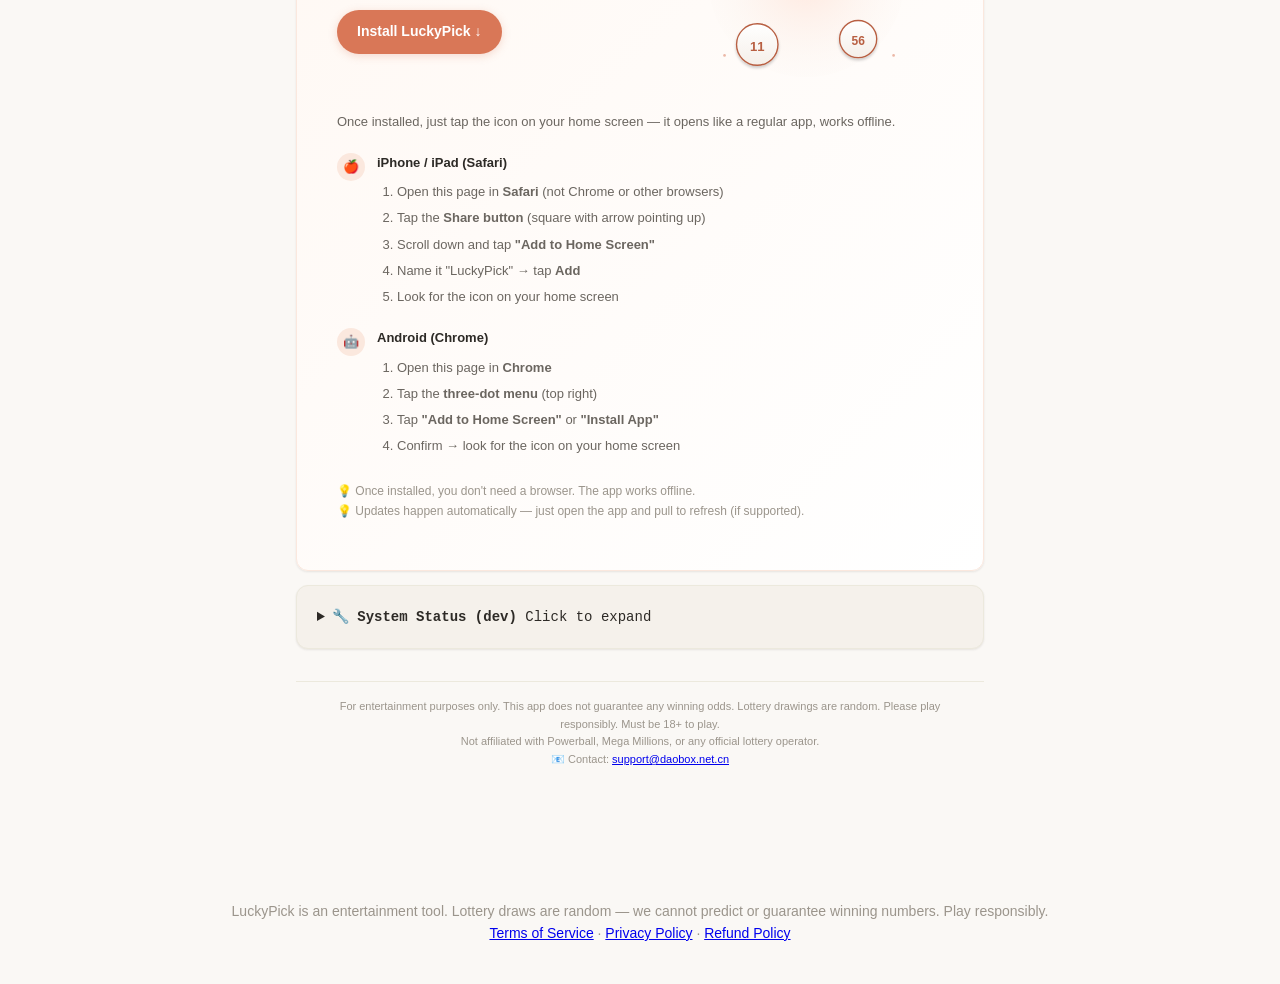
==== commit 19778eb0: "ui: 更新按钮统一为图标+英文文字（Update to latest/Update 分层，v1.5，SW v61）" ====
--- a/public/index.html
+++ b/public/index.html
@@ -44,7 +44,7 @@
       <span>LuckyPick</span>
       <span class="version-badge" id="app-version" title="Product version">v1.0</span>
       <button class="refresh-app-btn" id="refresh-app-btn" type="button"
-              title="Refresh app · clears cache and reloads (use after data updates)">🔄</button>
+              aria-label="Update to latest version">🔄<span class="rb-full">Update to latest</span><span class="rb-short">Update</span></button>
     </h1>
     <p class="tagline-intent">"Don't just leave it to chance — put yourself into your numbers."</p>
     <p class="tagline">Intentional picks, not blind luck · Tap <b>Generate</b> for instant numbers · Or add personal factors · For entertainment only</p>
--- a/public/css/styles.css
+++ b/public/css/styles.css
@@ -137,14 +137,15 @@
   border: 1px solid var(--accent-soft);
   color: var(--accent);
   border-radius: 100px;
-  width: 32px;
   height: 28px;
-  font-size: 14px;
+  font-size: 13px;
   cursor: pointer;
   display: inline-flex;
   align-items: center;
   justify-content: center;
-  padding: 0;
+  gap: 4px;
+  white-space: nowrap;
+  padding: 0 10px;
   margin-left: 4px;
   transition: all 0.2s ease;
 }
@@ -1921,3 +1922,8 @@
   border-radius: 10px;
   font-size: 13px;
 }
+
+/* 更新按钮分层：手机端缩短文案（2026-11-03 家族统一） */
+.rb-short { display: none; }
+.rb-full { display: inline; }
+@media (max-width: 480px) { .rb-full { display: none; } .rb-short { display: inline; } }
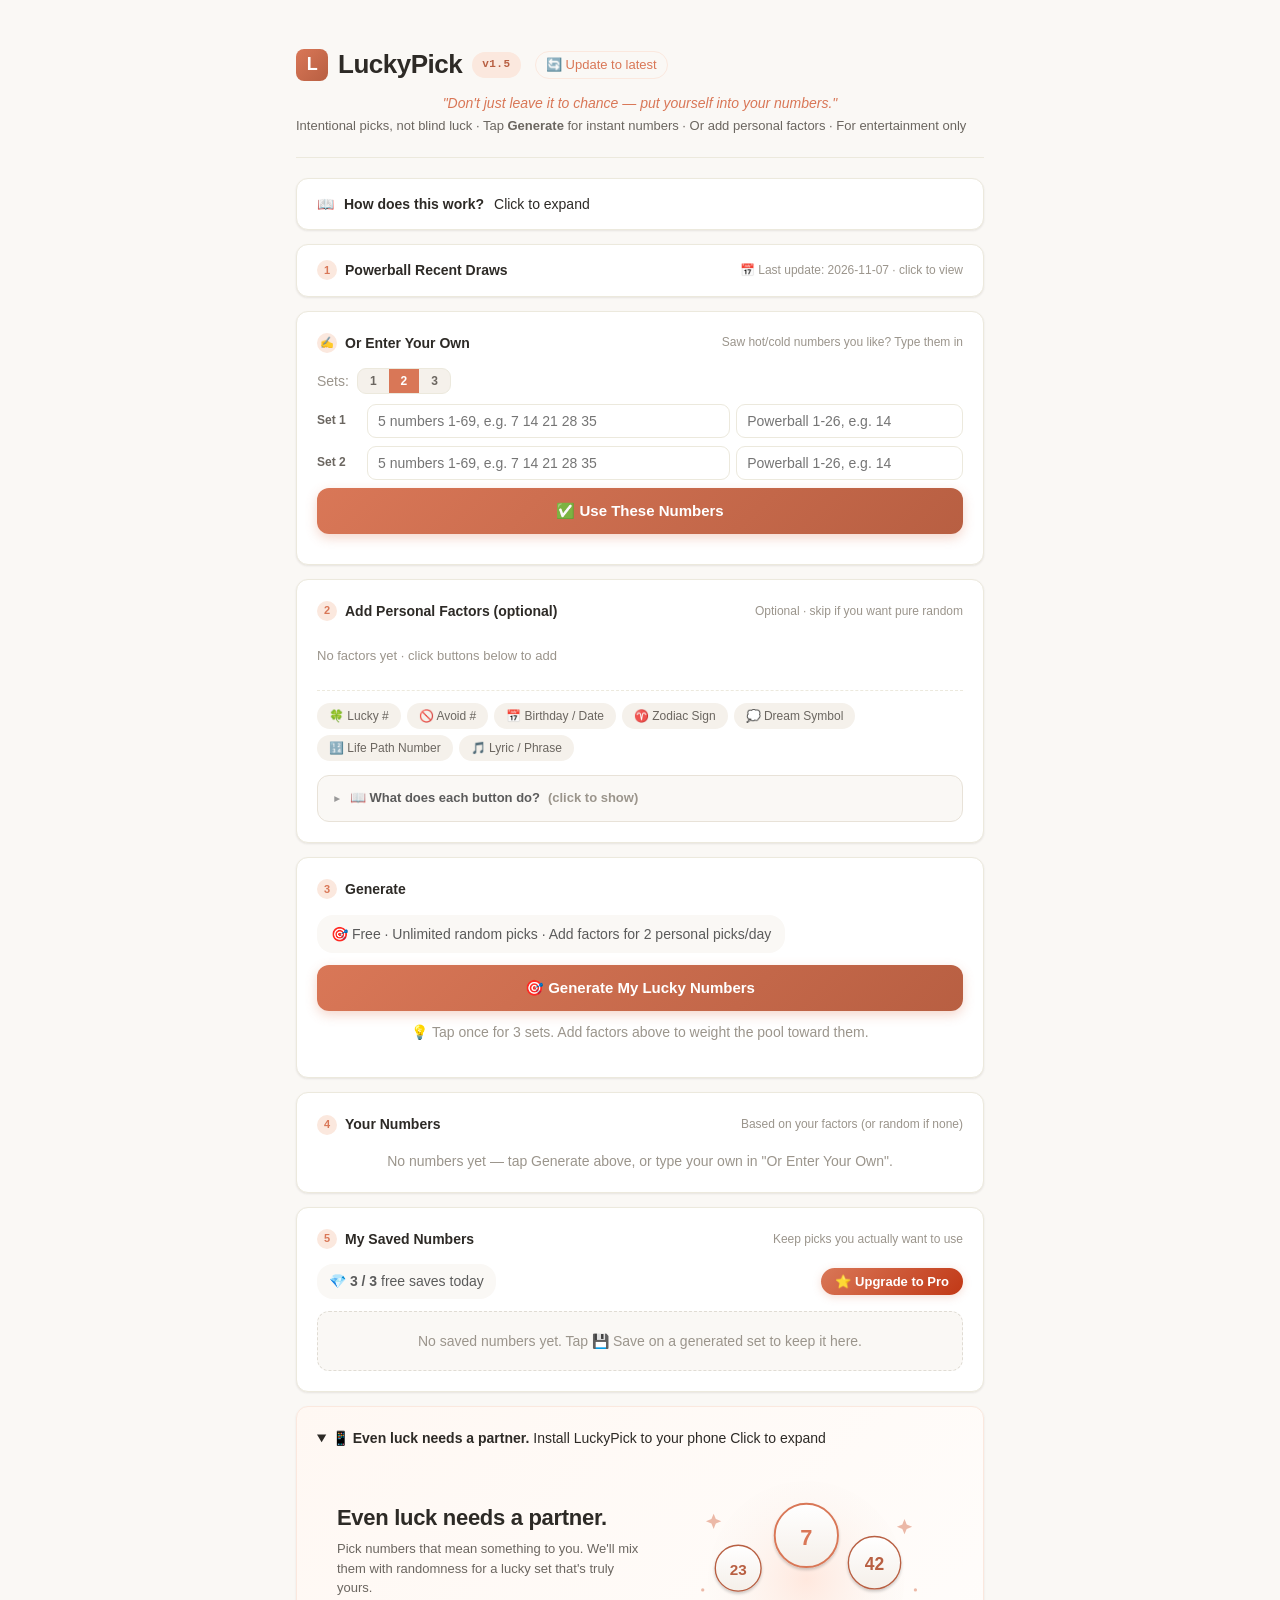
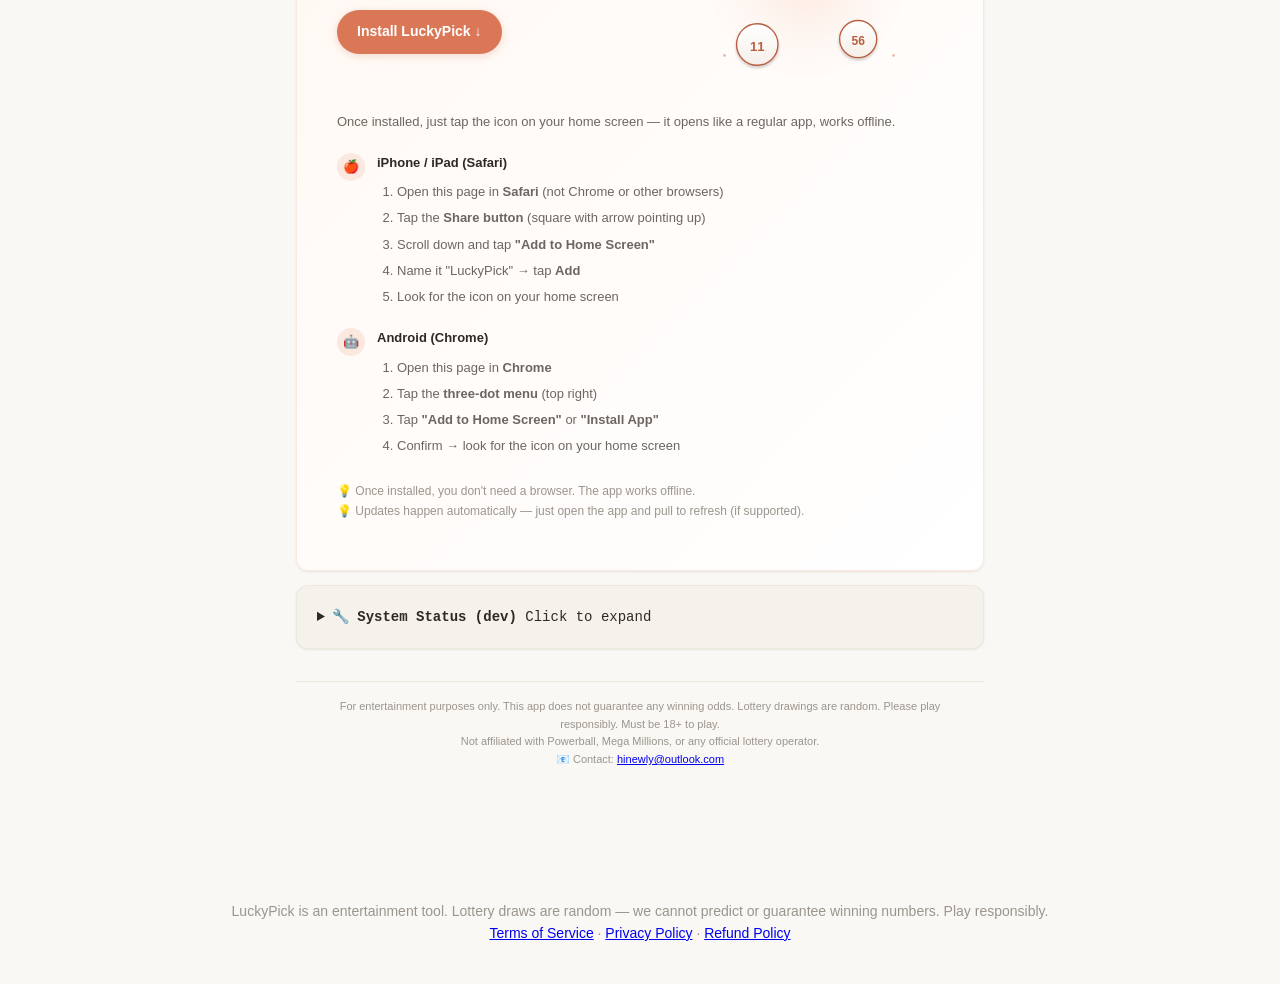
==== commit d6d70c83: "chore: 海外联系邮箱统一改 hinewly@outlook.com" ====
--- a/public/index.html
+++ b/public/index.html
@@ -407,7 +407,7 @@
 <script>
   // Build contact email via JS to avoid Cloudflare email obfuscation mangling mailto links
   (function () {
-    var u = 'support', d = 'daobox.net.cn';
+    var u = 'hinewly', d = 'outlook.com';
     var el = document.getElementById('contact-email');
     if (el) el.innerHTML = '<a href="mailto:' + u + '@' + d + '">' + u + '@' + d + '</a>';
   })();
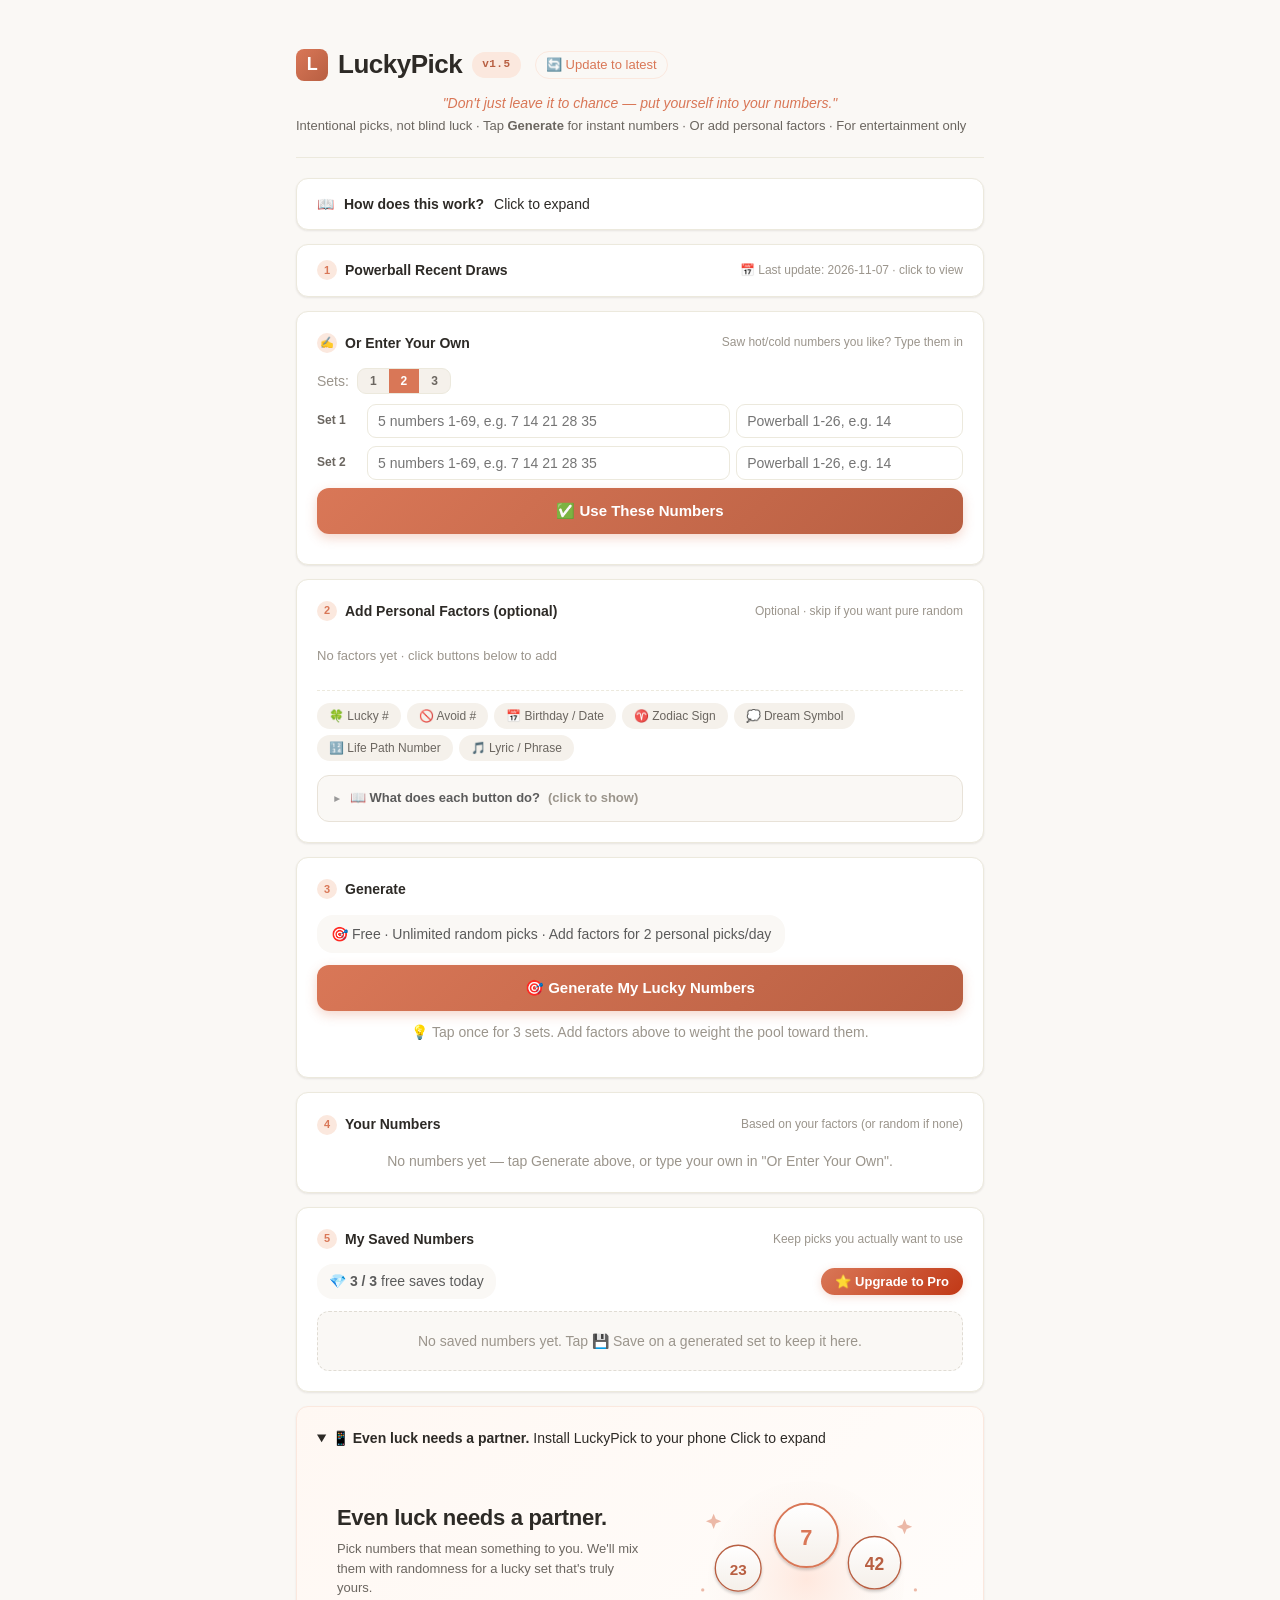
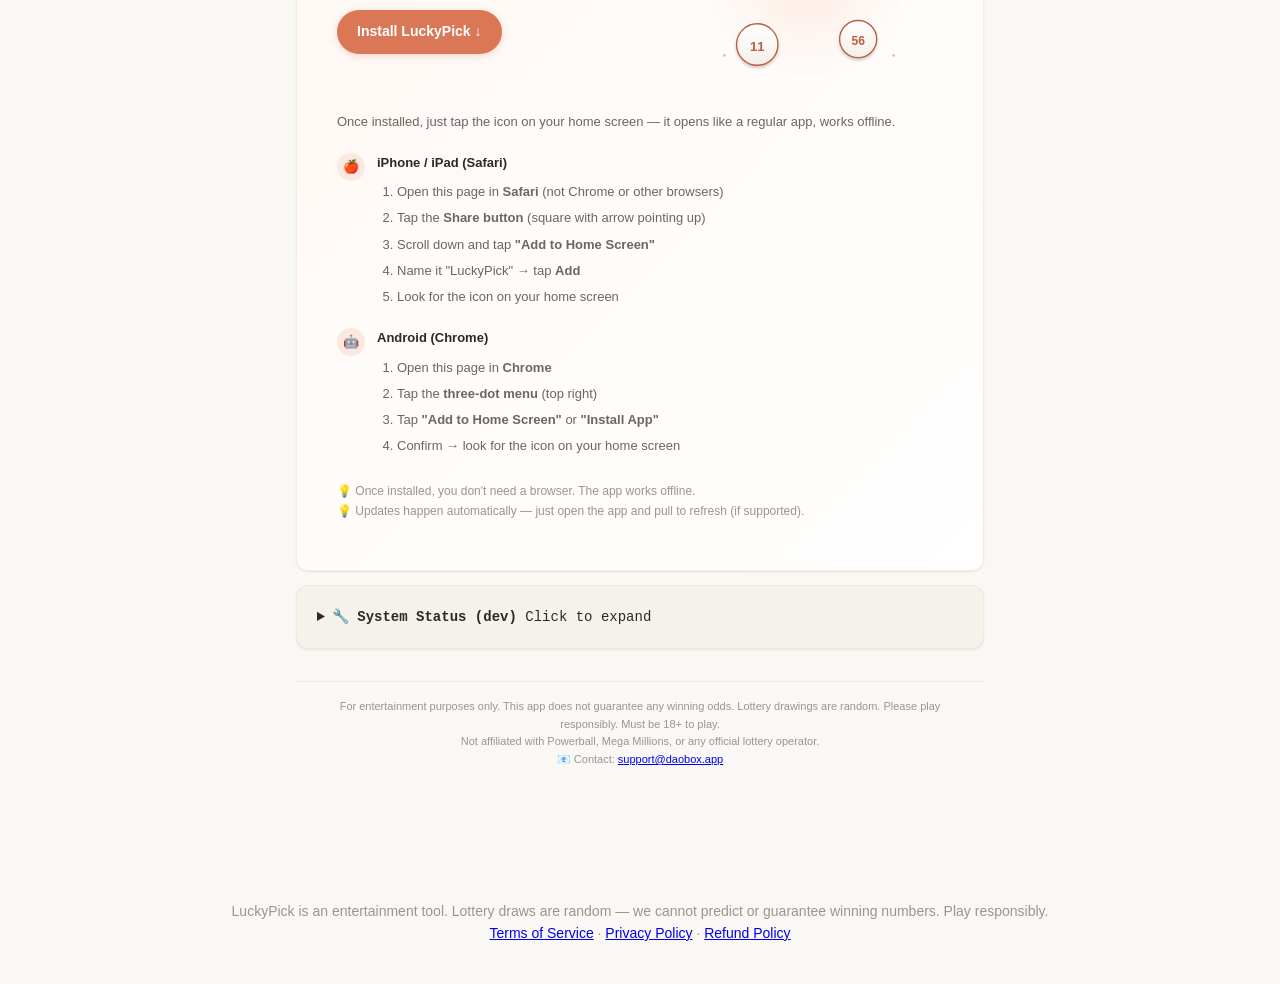
==== commit 4c627b5c: "chore: 展示邮箱改回 support@daobox.app（背后转发 outlook）" ====
--- a/public/index.html
+++ b/public/index.html
@@ -407,7 +407,7 @@
 <script>
   // Build contact email via JS to avoid Cloudflare email obfuscation mangling mailto links
   (function () {
-    var u = 'hinewly', d = 'outlook.com';
+    var u = 'support', d = 'daobox.app';
     var el = document.getElementById('contact-email');
     if (el) el.innerHTML = '<a href="mailto:' + u + '@' + d + '">' + u + '@' + d + '</a>';
   })();
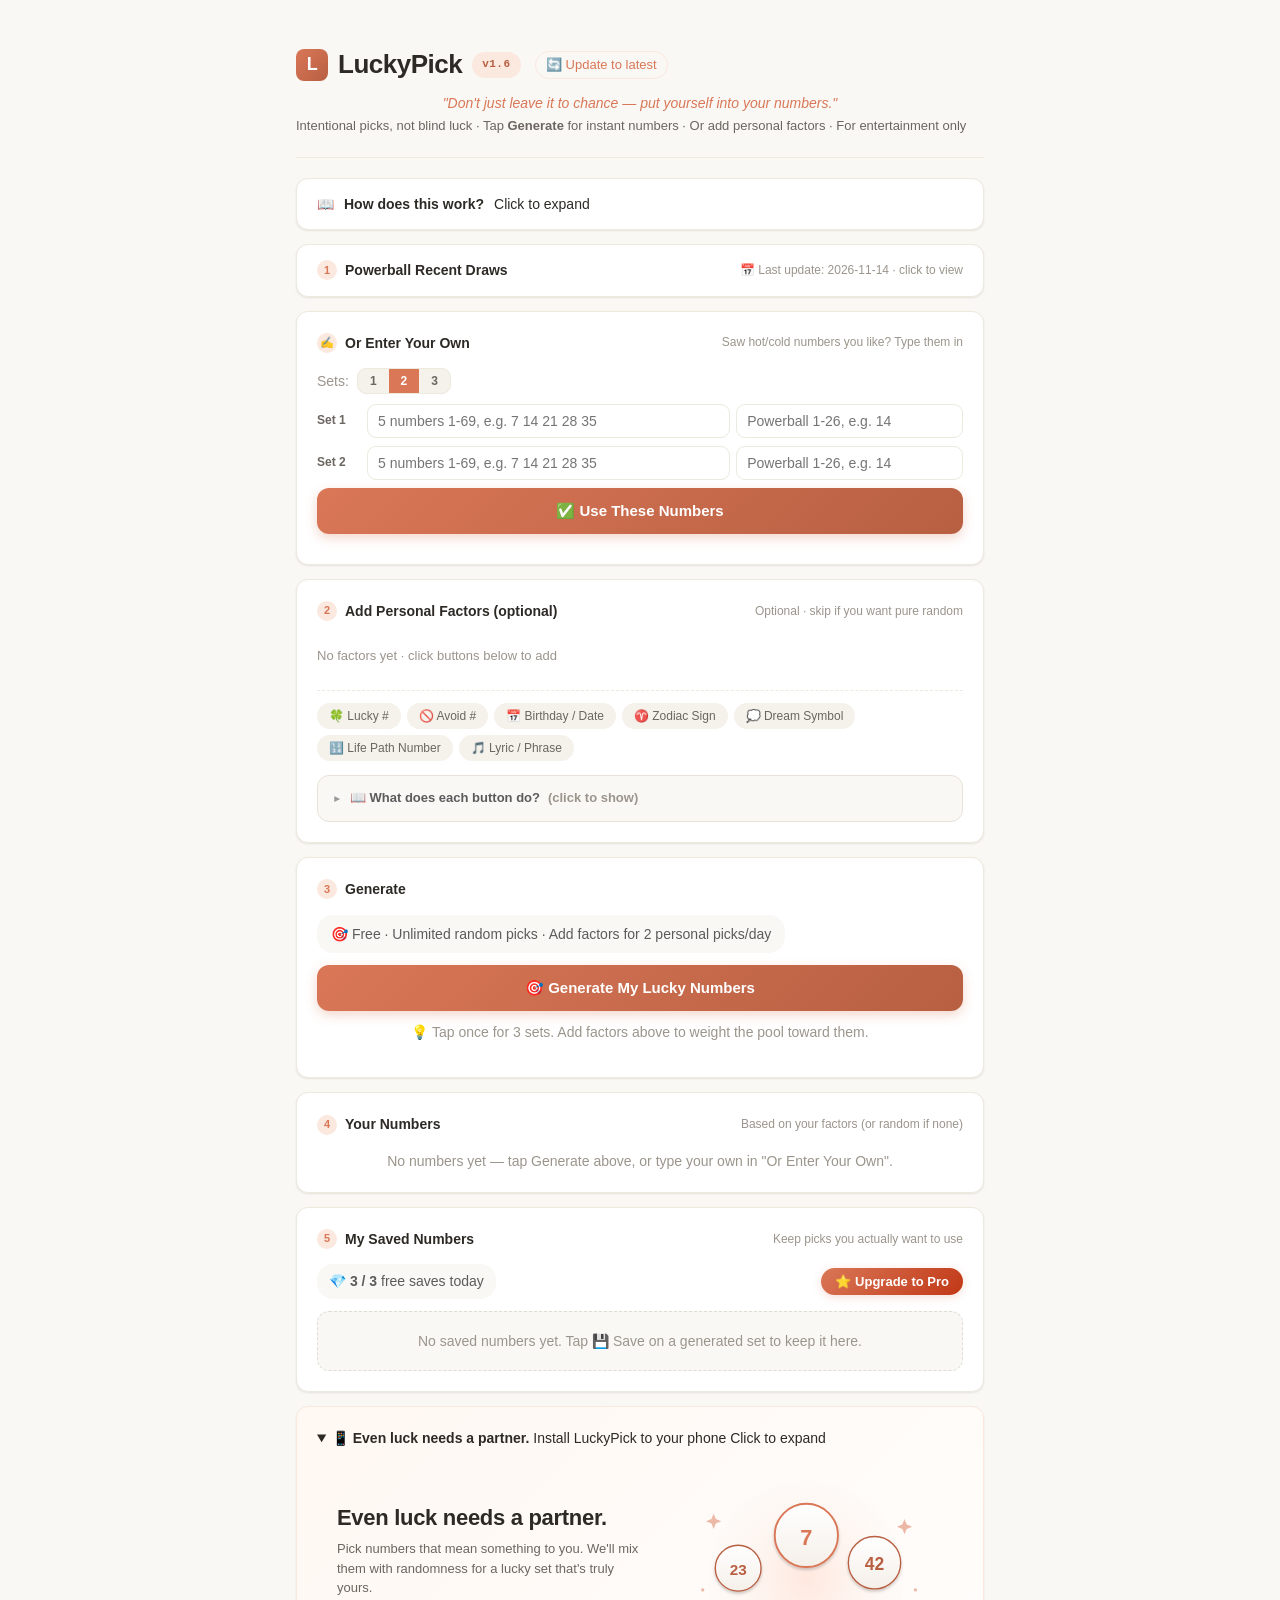
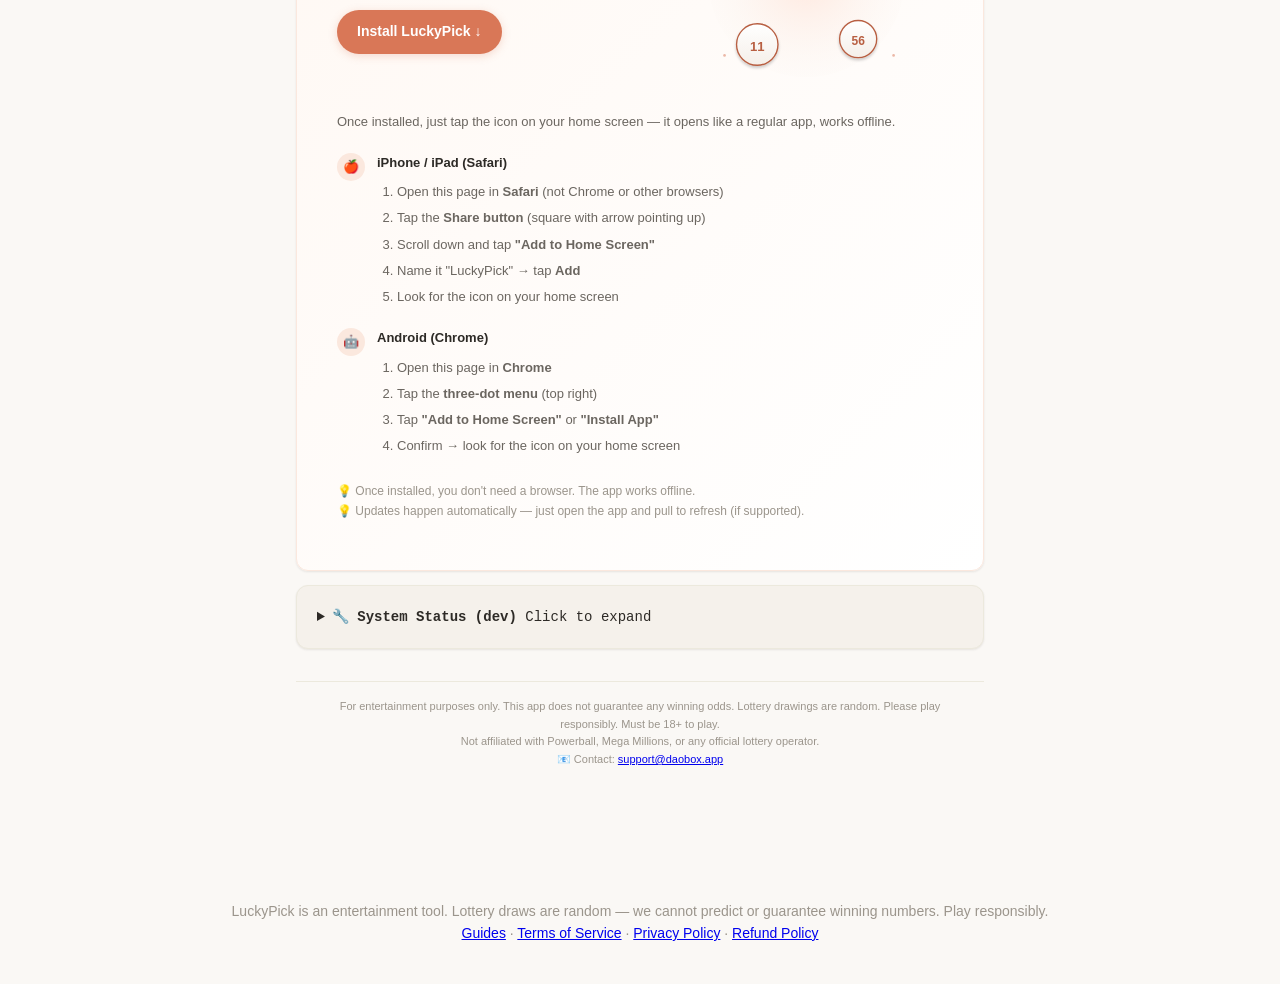
==== commit 52592e46: "seo: add guides hub and fix canonical sitemap" ====
--- a/public/index.html
+++ b/public/index.html
@@ -42,7 +42,7 @@
     <h1>
       <span class="logo">L</span>
       <span>LuckyPick</span>
-      <span class="version-badge" id="app-version" title="Product version">v1.0</span>
+      <span class="version-badge" id="app-version" title="Product version">v1.6</span>
       <button class="refresh-app-btn" id="refresh-app-btn" type="button"
               aria-label="Update to latest version">🔄<span class="rb-full">Update to latest</span><span class="rb-short">Update</span></button>
     </h1>
@@ -401,7 +401,7 @@
 
 <!-- 合规免责声明（娱乐工具，不保证中奖） -->
 <footer class="muted small" style="text-align:center; padding: 24px 16px 40px;">
-  LuckyPick is an entertainment tool. Lottery draws are random — we cannot predict or guarantee winning numbers. Play responsibly.<br /><a href="/terms">Terms of Service</a> · <a href="/privacy">Privacy Policy</a> · <a href="/refunds">Refund Policy</a>
+  LuckyPick is an entertainment tool. Lottery draws are random — we cannot predict or guarantee winning numbers. Play responsibly.<br /><a href="/guides/">Guides</a> · <a href="/terms">Terms of Service</a> · <a href="/privacy">Privacy Policy</a> · <a href="/refunds">Refund Policy</a>
 </footer>
 
 <script>
